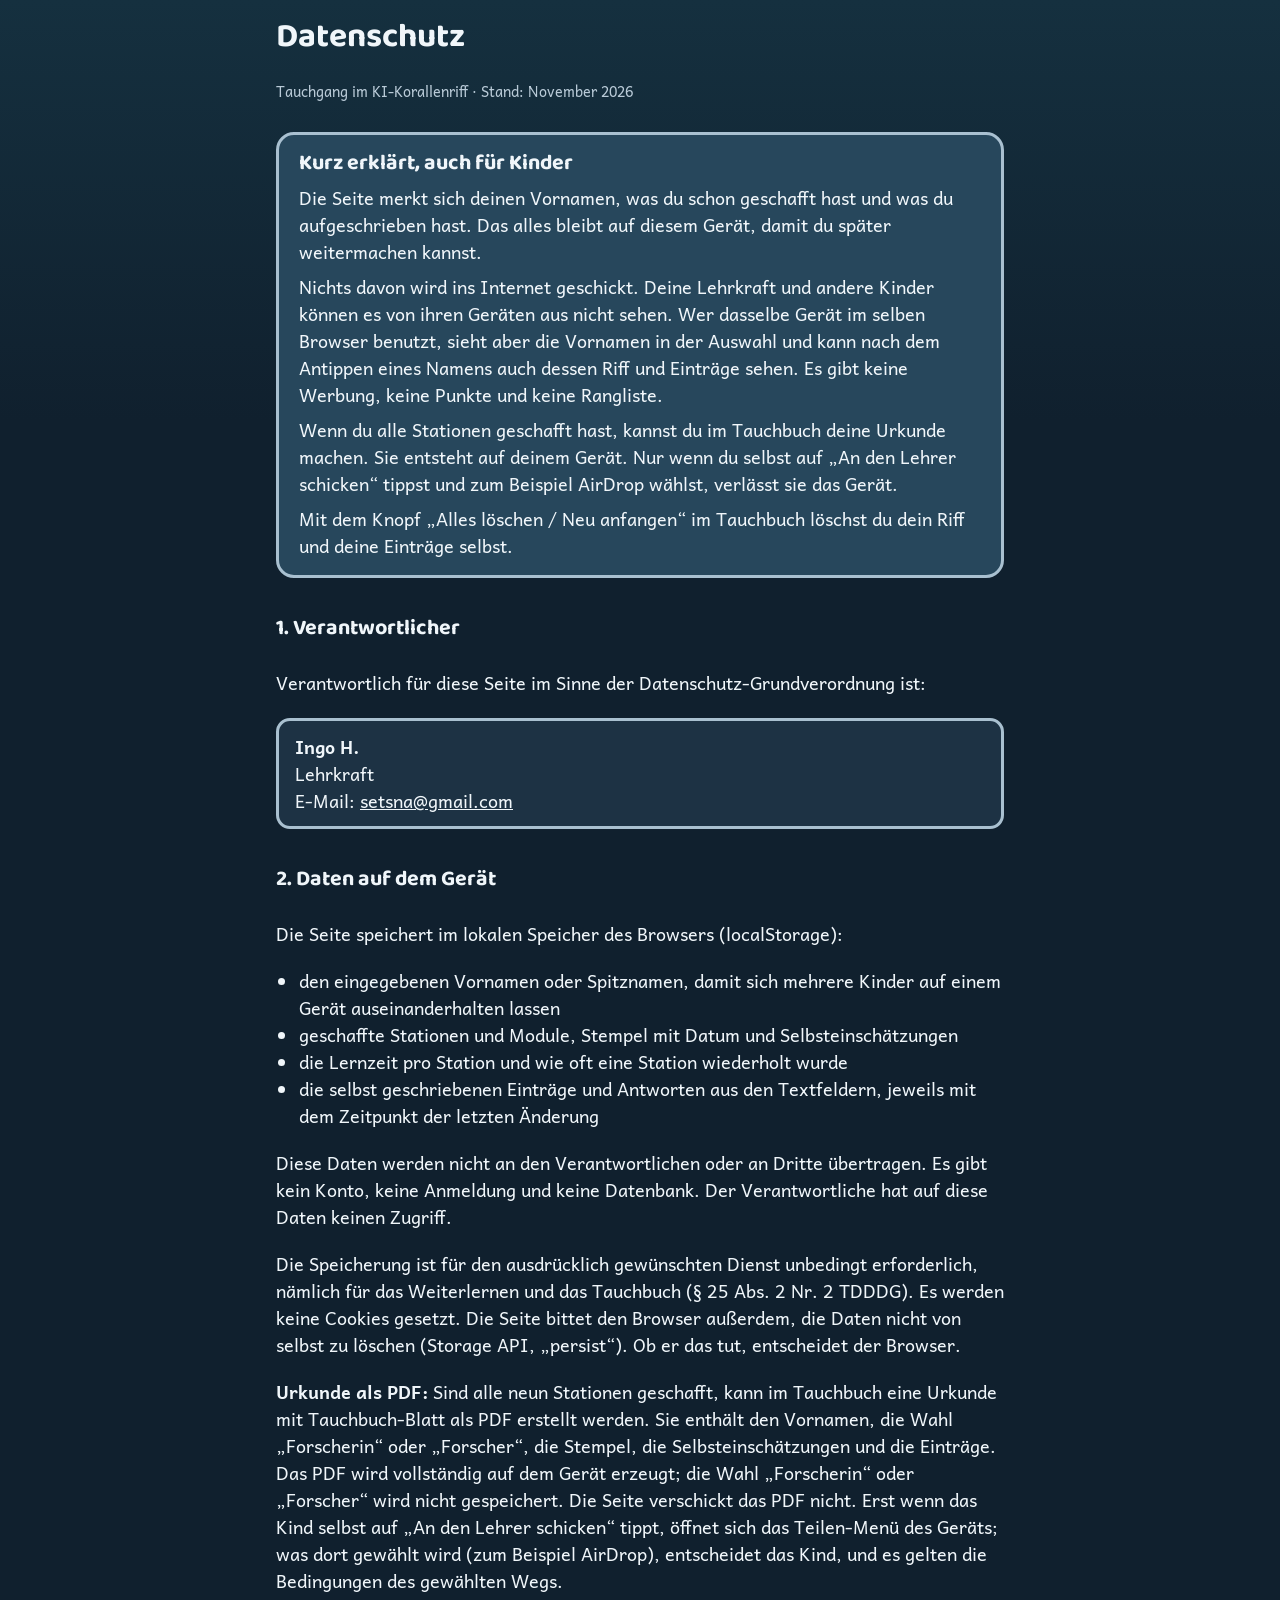
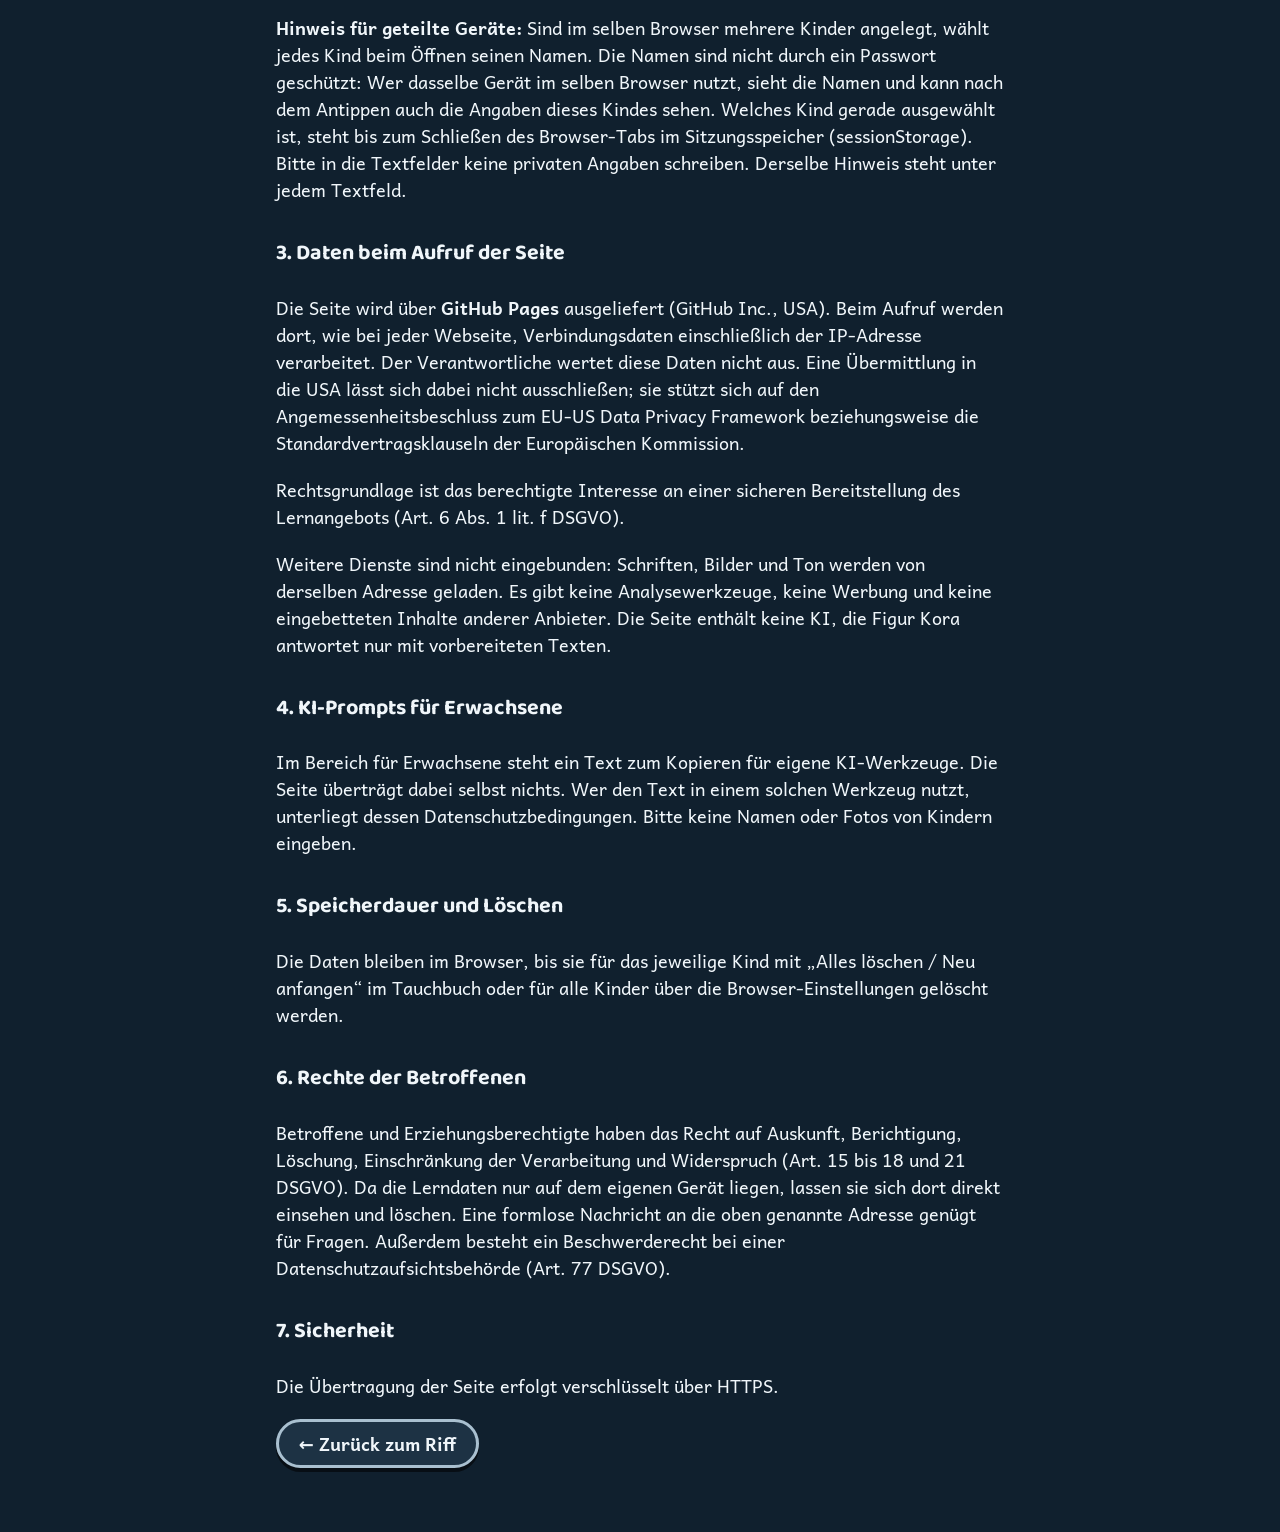
==== datenschutz.html @ 2844b664 "Datenschutz ergaenzt: Wiederholungen, Zeitpunkte, Speicher-Bitte Neu genannt: wie oft eine Station w" ====
<!doctype html>
<html lang="de">
<head>
<meta charset="utf-8">
<meta name="viewport" content="width=device-width, initial-scale=1">
<!-- Content Security Policy: Der Browser fuehrt nur Skripte aus den
     eigenen Dateien aus und laedt nichts von fremden Adressen.
     Eingeschleuster Code (Inline-Skripte, Ereignis-Attribute, fremde
     Adressen) wird blockiert. Neue fremde Adresse = hier eintragen. -->
<meta http-equiv="Content-Security-Policy" content="default-src 'none'; script-src 'self'; style-src 'self' 'unsafe-inline'; img-src 'self' data: blob:; font-src 'self'; manifest-src 'self'; connect-src 'self'; media-src 'self'; base-uri 'none'; form-action 'self'; object-src 'none'">
<meta name="robots" content="noindex, nofollow">
<title>Datenschutz – Tauchgang im KI-Korallenriff</title>
<link rel="icon" href="bilder/kora.png">
  <link rel="manifest" href="manifest.webmanifest">
  <link rel="apple-touch-icon" href="bilder/app-180.png">
  <meta name="apple-mobile-web-app-capable" content="yes">
  <meta name="mobile-web-app-capable" content="yes">
  <meta name="apple-mobile-web-app-title" content="Korallenriff">
  <meta name="theme-color" content="#5AB2E8">
<link rel="stylesheet" href="schriften/schriften.css?v=33">
<link rel="stylesheet" href="css/riff.css?v=33">
</head>
<body>
<main class="seite rechtstext">
  <h1>Datenschutz</h1>
  <p class="leise">Tauchgang im KI-Korallenriff · Stand: November 2026</p>

  <div class="rechts-kurz">
    <h2>Kurz erklärt, auch für Kinder</h2>
    <p>Die Seite merkt sich deinen Vornamen, was du schon geschafft hast und was du aufgeschrieben hast. Das alles bleibt auf diesem Gerät, damit du später weitermachen kannst.</p>
    <p>Nichts davon wird ins Internet geschickt. Deine Lehrkraft und andere Kinder können es von ihren Geräten aus nicht sehen. Wer dasselbe Gerät im selben Browser benutzt, sieht aber die Vornamen in der Auswahl und kann nach dem Antippen eines Namens auch dessen Riff und Einträge sehen. Es gibt keine Werbung, keine Punkte und keine Rangliste.</p>
    <p>Wenn du alle Stationen geschafft hast, kannst du im Tauchbuch deine Urkunde machen. Sie entsteht auf deinem Gerät. Nur wenn du selbst auf „An den Lehrer schicken“ tippst und zum Beispiel AirDrop wählst, verlässt sie das Gerät.</p>
    <p>Mit dem Knopf „Alles löschen / Neu anfangen“ im Tauchbuch löschst du dein Riff und deine Einträge selbst.</p>
  </div>

  <h2>1. Verantwortlicher</h2>
  <p>Verantwortlich für diese Seite im Sinne der Datenschutz-Grundverordnung ist:</p>
  <div class="rechts-kasten">
    <p><b>Ingo H.</b><br>Lehrkraft<br>E-Mail: <a href="mailto:setsna@gmail.com">setsna@gmail.com</a></p>
  </div>

  <h2>2. Daten auf dem Gerät</h2>
  <p>Die Seite speichert im lokalen Speicher des Browsers (localStorage):</p>
  <ul>
    <li>den eingegebenen Vornamen oder Spitznamen, damit sich mehrere Kinder auf einem Gerät auseinanderhalten lassen</li>
    <li>geschaffte Stationen und Module, Stempel mit Datum und Selbsteinschätzungen</li>
    <li>die Lernzeit pro Station und wie oft eine Station wiederholt wurde</li>
    <li>die selbst geschriebenen Einträge und Antworten aus den Textfeldern, jeweils mit dem Zeitpunkt der letzten Änderung</li>
  </ul>
  <p>Diese Daten werden nicht an den Verantwortlichen oder an Dritte übertragen. Es gibt kein Konto, keine Anmeldung und keine Datenbank. Der Verantwortliche hat auf diese Daten keinen Zugriff.</p>
  <p>Die Speicherung ist für den ausdrücklich gewünschten Dienst unbedingt erforderlich, nämlich für das Weiterlernen und das Tauchbuch (§ 25 Abs. 2 Nr. 2 TDDDG). Es werden keine Cookies gesetzt. Die Seite bittet den Browser außerdem, die Daten nicht von selbst zu löschen (Storage API, „persist“). Ob er das tut, entscheidet der Browser.</p>
  <p><b>Urkunde als PDF:</b> Sind alle neun Stationen geschafft, kann im Tauchbuch eine Urkunde mit Tauchbuch-Blatt als PDF erstellt werden. Sie enthält den Vornamen, die Wahl „Forscherin“ oder „Forscher“, die Stempel, die Selbsteinschätzungen und die Einträge. Das PDF wird vollständig auf dem Gerät erzeugt; die Wahl „Forscherin“ oder „Forscher“ wird nicht gespeichert. Die Seite verschickt das PDF nicht. Erst wenn das Kind selbst auf „An den Lehrer schicken“ tippt, öffnet sich das Teilen-Menü des Geräts; was dort gewählt wird (zum Beispiel AirDrop), entscheidet das Kind, und es gelten die Bedingungen des gewählten Wegs.</p>
  <p><b>Hinweis für geteilte Geräte:</b> Sind im selben Browser mehrere Kinder angelegt, wählt jedes Kind beim Öffnen seinen Namen. Die Namen sind nicht durch ein Passwort geschützt: Wer dasselbe Gerät im selben Browser nutzt, sieht die Namen und kann nach dem Antippen auch die Angaben dieses Kindes sehen. Welches Kind gerade ausgewählt ist, steht bis zum Schließen des Browser-Tabs im Sitzungsspeicher (sessionStorage). Bitte in die Textfelder keine privaten Angaben schreiben. Derselbe Hinweis steht unter jedem Textfeld.</p>

  <h2>3. Daten beim Aufruf der Seite</h2>
  <p>Die Seite wird über <b>GitHub Pages</b> ausgeliefert (GitHub Inc., USA). Beim Aufruf werden dort, wie bei jeder Webseite, Verbindungsdaten einschließlich der IP-Adresse verarbeitet. Der Verantwortliche wertet diese Daten nicht aus. Eine Übermittlung in die USA lässt sich dabei nicht ausschließen; sie stützt sich auf den Angemessenheitsbeschluss zum EU-US Data Privacy Framework beziehungsweise die Standardvertragsklauseln der Europäischen Kommission.</p>
  <p>Rechtsgrundlage ist das berechtigte Interesse an einer sicheren Bereitstellung des Lernangebots (Art. 6 Abs. 1 lit. f DSGVO).</p>
  <p>Weitere Dienste sind nicht eingebunden: Schriften, Bilder und Ton werden von derselben Adresse geladen. Es gibt keine Analysewerkzeuge, keine Werbung und keine eingebetteten Inhalte anderer Anbieter. Die Seite enthält keine KI, die Figur Kora antwortet nur mit vorbereiteten Texten.</p>

  <h2>4. KI-Prompts für Erwachsene</h2>
  <p>Im Bereich für Erwachsene steht ein Text zum Kopieren für eigene KI-Werkzeuge. Die Seite überträgt dabei selbst nichts. Wer den Text in einem solchen Werkzeug nutzt, unterliegt dessen Datenschutzbedingungen. Bitte keine Namen oder Fotos von Kindern eingeben.</p>

  <h2>5. Speicherdauer und Löschen</h2>
  <p>Die Daten bleiben im Browser, bis sie für das jeweilige Kind mit „Alles löschen / Neu anfangen“ im Tauchbuch oder für alle Kinder über die Browser-Einstellungen gelöscht werden.</p>

  <h2>6. Rechte der Betroffenen</h2>
  <p>Betroffene und Erziehungsberechtigte haben das Recht auf Auskunft, Berichtigung, Löschung, Einschränkung der Verarbeitung und Widerspruch (Art. 15 bis 18 und 21 DSGVO). Da die Lerndaten nur auf dem eigenen Gerät liegen, lassen sie sich dort direkt einsehen und löschen. Eine formlose Nachricht an die oben genannte Adresse genügt für Fragen. Außerdem besteht ein Beschwerderecht bei einer Datenschutzaufsichtsbehörde (Art. 77 DSGVO).</p>

  <h2>7. Sicherheit</h2>
  <p>Die Übertragung der Seite erfolgt verschlüsselt über HTTPS.</p>

  <p class="rechts-zurueck"><a class="knopf leise-knopf" href="index.html">← Zurück zum Riff</a></p>
</main>
</body>
</html>
---- schriften/schriften.css ----
@font-face{font-family:'Baloo 2';font-style:normal;font-weight:500;font-display:swap;src:url(baloo-2-latin-500-normal.woff2) format('woff2')}
@font-face{font-family:'Baloo 2';font-style:normal;font-weight:600;font-display:swap;src:url(baloo-2-latin-600-normal.woff2) format('woff2')}
@font-face{font-family:'Baloo 2';font-style:normal;font-weight:700;font-display:swap;src:url(baloo-2-latin-700-normal.woff2) format('woff2')}
@font-face{font-family:'Baloo 2';font-style:normal;font-weight:800;font-display:swap;src:url(baloo-2-latin-800-normal.woff2) format('woff2')}
@font-face{font-family:'Andika';font-style:normal;font-weight:400;font-display:swap;src:url(andika-latin-400-normal.woff2) format('woff2')}
@font-face{font-family:'Andika';font-style:normal;font-weight:700;font-display:swap;src:url(andika-latin-700-normal.woff2) format('woff2')}
@font-face{font-family:'Andika';font-style:italic;font-weight:400;font-display:swap;src:url(andika-latin-400-italic.woff2) format('woff2')}
@font-face{font-family:'IBM Plex Mono';font-style:normal;font-weight:500;font-display:swap;src:url(ibm-plex-mono-latin-500-normal.woff2) format('woff2')}
---- css/riff.css ----
:root {
  color-scheme: dark;
  --tinte: #17324D;
  --leise: #4C6478;
  --linie: #17324D;
  --papier: #FFFFFF;
  --grund: #E8F7FB;
  --himmel: #BDEBF5;
  --flaeche: #E3F5FA;
  --grau: #EEF1F3;
  --feld: #FFFDF3;
  --warm: #FFF3C9;
  --rand-leise: #8CA3B3;
  --gruen: #0B6B4F;
  --blau: #0B63B5;
  --auf-farbe: #17324D;
  --sonne: #FFC94A;
  --koralle: #FF8E7F;
  --meer: #5AB2E8;
  --minze: #4FCBA6;
  --schatten: 0 4px 0 rgba(23, 50, 77, .9);
  --schrift: "Andika", "Trebuchet MS", "Segoe UI", system-ui, sans-serif;
  --display: "Baloo 2", "Andika", "Trebuchet MS", system-ui, sans-serif;
  --mono: "IBM Plex Mono", Consolas, Menlo, monospace;
  /* Maße für alle Seiten. Bildschirmgrößen: unter 640px Handy, 640–999px iPad hoch,
     1000–1599px iPad quer und Laptop, ab 1600px Tafel. */
  --ziel: 44px;        /* Mindesthöhe für alles, was man antippt */
  --ziel-gross: 56px;  /* Hauptknöpfe */
  --breite: 1080px;    /* Inhaltsbreite, für die Tafel ab 1600px kommt in Etappe 5 mehr */
}
/* Die Seite sieht immer dunkel aus, egal was das Gerät eingestellt hat (Ingo, 11.11.2026). */
:root {
    --tinte: #F0F6FA; --leise: #B9CAD7; --linie: #A9C0D0; --papier: #1D3244; --grund: #10202E;
    --himmel: #15303F; --flaeche: #27475C; --grau: #2A3B49; --feld: #15283A; --warm: #4A3F1E;
    --rand-leise: #6E8799; --gruen: #72DDB7; --blau: #8CC4F2;
    --schatten: 0 4px 0 rgba(0, 0, 0, .55);
}
* { box-sizing: border-box; }
html { scroll-behavior: smooth; }
body {
  margin: 0;
  font-family: var(--schrift);
  font-size: 1.125rem; /* 18px, wächst an der Tafel mit (siehe unten) */
  line-height: 1.5;
  color: var(--tinte);
  background: linear-gradient(180deg, var(--himmel) 0, var(--grund) 420px) no-repeat, var(--grund);
}
h1, h2, h3, p, ul { margin: 0; }
h1, h2, h3 { line-height: 1.15; }
h1, h2, h3, .logo, .nav a, .knopf, .karte-titel, .bereit-karte b, .modul0 strong, .riff-zaehler, .modul-zahl, .status, .kicker, .eintrag-kopf, .stempel-wort, .stempel-name, summary { font-family: var(--display); }
a { color: inherit; }
img { display: block; }
:focus-visible { outline: 4px solid #FFD866; outline-offset: 3px; border-radius: 10px; }
[hidden] { display: none !important; }

/* Kopfzeile */
.kopf { position: sticky; top: 0; z-index: 10; background: var(--papier); border-bottom: 3px solid var(--linie); }
.kopf-innen { max-width: var(--breite); margin: auto; padding: 6px 16px; display: flex; flex-wrap: wrap; align-items: center; justify-content: space-between; gap: 6px 14px; }
.logo { display: flex; align-items: center; gap: clamp(6px, 1vw, 12px); font-weight: 800; font-size: clamp(1.15rem, 3.5vw, 2.5rem); line-height: 1.1; white-space: nowrap; text-decoration: none; }
.logo img { flex: none; width: clamp(40px, 4.5vw, 56px); height: auto; }
.nav { display: flex; gap: 8px; }
.nav a { padding: .3em .9em; font-weight: 700; text-decoration: none; background: var(--papier); border: 2.500px solid var(--linie); border-radius: 999px; }
.nav a[aria-current="page"] { color: var(--auf-farbe); background: var(--sonne); }
.vorschau-hinweis { padding: 6px 16px; text-align: center; font-size: .95rem; font-weight: 700; background: var(--warm); border-bottom: 2px solid var(--linie); }

.seite { max-width: var(--breite); margin: auto; padding: 18px 16px 64px; outline: none; }
.abschnitt { margin: 32px 0 12px; font-size: 1.55rem; }
.leise { color: var(--leise); font-size: .9rem; }
.dauer { color: var(--leise); font-size: .9rem; }
.kicker { display: block; font-size: .85rem; font-weight: 800; letter-spacing: .02em; color: var(--leise); }
.knopf { display: inline-block; padding: .45em 1.1em; font: inherit; font-weight: 700; text-decoration: none; color: var(--auf-farbe); background: var(--sonne); border: 3px solid var(--linie); border-radius: 999px; box-shadow: var(--schatten); cursor: pointer; }
.knopf:active { transform: translateY(3px); box-shadow: 0 1px 0 var(--linie); }

/* Begrüßung */
.hallo { display: grid; grid-template-columns: 190px minmax(0, 1fr); gap: 18px; align-items: center; padding: 18px; background: linear-gradient(180deg, #7FDDEB, #3FA9CE); border: 3px solid var(--linie); border-radius: 24px; }
.hallo.klein { margin-top: 12px; grid-template-columns: 120px minmax(0, 1fr); }
.hallo-kora { width: 100%; max-width: 180px; height: auto; animation: schweben 7s ease-in-out infinite; }
.blase { display: grid; gap: 10px; padding: 16px 20px; background: var(--papier); border: 3px solid var(--linie); border-radius: 22px; }
.blase h1 { font-size: clamp(1.7rem, 4.5vw, 2.5rem); overflow-wrap: anywhere; }
.name-zeile { display: flex; flex-wrap: wrap; align-items: center; gap: 8px; }
.name-zeile label { font-weight: 700; }
.name-zeile input { width: 11em; max-width: 100%; padding: .3em .6em; font: inherit; color: var(--tinte); background: var(--feld); border: 2.500px solid var(--linie); border-radius: 10px; }

/* Riff */
.riff-link { display: block; text-decoration: none; border-radius: 22px; }
.riff-rahmen { overflow: hidden; background: var(--papier); border: 3px solid var(--linie); border-radius: 22px; }
.riff-bild { display: block; width: 100%; height: auto; }
.wer-liste { display: flex; flex-wrap: wrap; gap: 10px; }
.wer-kind { min-height: 48px; font-size: 1.1rem; }
.riff-leiste { display: flex; flex-wrap: wrap; align-items: center; justify-content: space-between; gap: 8px 14px; padding: 10px 16px; border-top: 3px solid var(--linie); }
.riff-zaehler { padding: 2px 10px; margin-left: -10px; font-size: 1.1rem; font-weight: 800; border-radius: 999px; }
.riff-zaehler.neu { animation: aufleuchten 2.4s ease-out .6s both; }
.riff-schild-text { font-family: var(--display); font-size: 16px; font-weight: 800; fill: #FFF4DC; stroke: #4A2A12; stroke-width: 2.5px; paint-order: stroke; }
.sonne-hinweis text { font-family: var(--display); font-size: 19px; font-weight: 700; fill: #FFFFFF; paint-order: stroke; stroke: #17324D; stroke-width: 3.5px; }
.riff-hinweis { margin-top: 10px; color: var(--leise); }
.koralle, .pflanze { transform-box: fill-box; transform-origin: 50% 100%; }
/* Wartende Korallen: heller Umriss in voller Größe, damit man sieht „hier wächst noch eine“. */
.koralle.wartet > [fill="#FFFFFF"] { fill-opacity: .14; stroke: #FFFFFF; stroke-opacity: .8; stroke-width: 1.8; stroke-dasharray: 4 4; }
.koralle.wartet > [stroke="#FFFFFF"] { stroke-opacity: .55; stroke-dasharray: .1 11; }
.koralle.wartet > [stroke^="rgba"], .koralle.wartet > [fill^="rgba"] { display: none; }
.pflanze.wartet .halm { stroke-opacity: .55; stroke-dasharray: .1 11; }
/* Nur was gerade neu ist, wächst sichtbar. Alles andere steht ruhig da. */
.koralle.neu { animation: wachsen 1.4s cubic-bezier(.16, 1, .3, 1) .5s both; }
.pflanze.gewachsen { animation: wiegen 6s ease-in-out infinite; }
.pflanze.neu { animation: wachsen 1.4s cubic-bezier(.16, 1, .3, 1) .5s both, wiegen 6s ease-in-out 1.9s infinite; }
.riff-licht { transform-box: fill-box; transform-origin: center; animation: pulsieren 1.6s ease-in-out .5s 2 both; }
.strahlen.neu { animation: einblenden 2s ease-out .3s both; }
.riff-kora { animation: schwimmen 24s ease-in-out infinite; }
.riff-kora.kommt { animation: hinschwimmen 2.2s cubic-bezier(.16, 1, .3, 1) both; }
.schwarm { animation: schwarm 14s ease-in-out infinite alternate; }
.blasen { animation: blasen 9s ease-in-out infinite; }

/* Karten */
.bereit-liste { display: grid; grid-template-columns: repeat(auto-fit, minmax(240px, 1fr)); gap: 12px; }
.bereit-karte, .karte {
  --kachel: var(--farbe, var(--meer));
  background:
    radial-gradient(circle at 90% 14%, rgba(255,255,255,.75) 0 5px, transparent 6px),
    radial-gradient(circle at 80% 27%, rgba(255,255,255,.6) 0 3px, transparent 4px),
    radial-gradient(circle at 94% 36%, rgba(255,255,255,.5) 0 2px, transparent 3px),
    linear-gradient(165deg, color-mix(in srgb, var(--kachel) 8%, var(--papier)), color-mix(in srgb, var(--kachel) 30%, var(--papier)));
}
.bereit-karte { display: flex; align-items: center; gap: 12px; padding: 12px 14px; text-decoration: none; border: 3px solid var(--linie); border-radius: 18px; box-shadow: var(--schatten); }
.bereit-karte b { display: block; line-height: 1.2; }
.bereit-karte small { color: var(--leise); font-size: .9rem; }
.bereit-karte.erz { background: var(--warm); }
.karte-icon { display: grid; place-items: center; flex: none; width: 52px; height: 52px; font-size: 1.7rem; line-height: 1; background: var(--flaeche); border: 2.500px solid var(--linie); border-radius: 50%; }
.karte-icon.gross { width: 72px; height: 72px; font-size: 2.3rem; }

.modul0 { display: flex; align-items: center; gap: 16px; padding: 16px; text-decoration: none; color: #fff; background: #123F66; border: 3px solid var(--linie); border-radius: 20px; }
.modul0 .kicker, .modul0 .dauer { color: #C8E7F5; }
.modul0 strong { display: block; font-size: 1.3rem; line-height: 1.2; }
.modul0-text { display: block; }
.modul0 .karte-icon { color: var(--tinte); }

.modul { --farbe: var(--sonne); margin-top: 16px; padding: 14px; background: color-mix(in srgb, var(--farbe) 22%, var(--papier)); border: 3px solid var(--linie); border-radius: 20px; }
.modul.sonne { --farbe: var(--sonne); }
.modul.koralle { --farbe: var(--koralle); }
.modul.meer { --farbe: var(--meer); }
.modul.minze { --farbe: var(--minze); }
.modul-kopf { display: flex; align-items: flex-start; justify-content: space-between; gap: 12px; margin-bottom: 12px; }
.modul-kopf h3 { font-size: 1.25rem; }
.modul-zahl { flex: none; padding: .05em .7em; font-weight: 800; color: var(--auf-farbe); background: var(--farbe); border: 2.500px solid var(--linie); border-radius: 999px; }
.karten { display: grid; grid-template-columns: repeat(auto-fill, minmax(220px, 1fr)); gap: 12px; }
.karte { display: flex; flex-direction: column; gap: 4px; padding: 12px; text-decoration: none; border: 3px solid var(--linie); border-radius: 16px; }
a.karte { box-shadow: var(--schatten); }
a.karte:hover, .bereit-karte:hover, .modul0:hover { transform: translateY(-2px); }
.karte-titel { margin-top: 4px; font-weight: 800; line-height: 1.2; }
.karte-sub { color: var(--leise); font-size: .95rem; }
.karte-fuss { display: flex; flex-wrap: wrap; align-items: center; justify-content: space-between; gap: 4px 8px; margin-top: auto; padding-top: 8px; }
.status { font-size: .85rem; font-weight: 700; }
.status.bereit { color: var(--gruen); }
.status.fertig { color: var(--blau); }
.status.zu { padding: 0 .55em; color: var(--leise); border: 2px dashed var(--rand-leise); border-radius: 999px; }

/* Regeln */
.regeln { margin-top: 32px; padding: 16px 18px; background: var(--papier); border: 3px solid var(--linie); border-radius: 20px; }
.regeln h2 { margin-bottom: 8px; font-size: 1.3rem; }
.regeln ul { padding-left: 1.2em; display: grid; gap: 4px; }

/* Erwachsene */
.erwachsene-bereich { display: grid; gap: 10px; margin-top: 40px; }
.erwachsene { padding: 10px 14px; font-size: 1rem; background: color-mix(in srgb, var(--papier) 65%, transparent); border: 2px solid var(--rand-leise); border-radius: 12px; }
.erwachsene summary { font-weight: 700; color: var(--leise); cursor: pointer; }
.erwachsene p { margin-top: 10px; }
.tabelle-scroll { margin-top: 12px; overflow-x: auto; }
.lehrkraft h3 { margin: 18px 0 4px; font-size: 1.1rem; }
.lehrkraft ul { margin: 6px 0 0; padding-left: 1.3em; }
.lehrkraft li + li { margin-top: 4px; }
.lehrkraft-tabelle { min-width: 620px; font-size: .95rem; }
.lehrkraft-tabelle th[scope="row"] { min-width: 9em; font-weight: 700; }
.lehrkraft-quellen a { overflow-wrap: anywhere; }
.lehrkraft-modul { display: block; font-size: .85rem; font-weight: 400; }
table { width: 100%; min-width: 440px; border-collapse: collapse; background: var(--papier); }
th, td { padding: 8px 10px; text-align: left; vertical-align: top; border: 1px solid var(--rand-leise); }
th { background: var(--flaeche); }
td:first-child { font-weight: 700; white-space: nowrap; }
select { max-width: 100%; padding: .25em .4em; font: inherit; color: var(--tinte); background: var(--papier); border: 2px solid var(--linie); border-radius: 8px; }
textarea { display: block; width: 100%; margin-top: 10px; padding: 10px; font: .85rem/1.45 var(--mono); color: var(--tinte); background: var(--feld); border: 2px solid var(--linie); border-radius: 10px; resize: vertical; }
.kopier-zeile { margin-top: 12px; }

/* Tauchbuch */
.sr-nur { position: absolute; width: 1px; height: 1px; overflow: hidden; clip-path: inset(50%); white-space: nowrap; }
.heft-teil { margin-top: 24px; padding: 16px 18px; background: var(--papier); border: 3px solid var(--linie); border-radius: 20px; }
.heft-teil h2 { margin-bottom: 10px; font-size: 1.35rem; }
.erz { --farbe: #7DA7C4; }
.sonne { --farbe: var(--sonne); }
.koralle { --farbe: var(--koralle); }
.meer { --farbe: var(--meer); }
.minze { --farbe: var(--minze); }

.stempelfeld { display: grid; grid-template-columns: repeat(auto-fill, minmax(118px, 1fr)); gap: 16px 10px; margin: 0; padding: 0; list-style: none; }
.stempel-platz { position: relative; display: grid; justify-items: center; align-content: start; gap: 4px; text-align: center; font-size: .9rem; line-height: 1.2; }
.stempel { display: grid; place-items: center; align-content: center; gap: 2px; width: 88px; height: 88px; border: 4px double var(--linie); border-radius: 50%; }
.stempel-icon { font-size: 1.8rem; line-height: 1; }
.stempel-wort { font-size: .58rem; font-weight: 800; letter-spacing: .06em; }
.stempel-name { font-weight: 700; }
.stempel-platz.geschafft .stempel { background: color-mix(in srgb, var(--farbe) 55%, var(--papier)); transform: rotate(-6deg); }
.stempel-platz.offen { color: var(--leise); }
.stempel-platz.offen .stempel { background: var(--grau); border-color: var(--rand-leise); border-style: dashed; border-width: 2px; }
.stempel-platz.offen .stempel-icon { filter: grayscale(1); opacity: .5; }
.stempel-platz.offen .stempel-name { font-weight: 400; }

.zeiten { display: grid; gap: 10px; margin-top: 12px; }
.zeit-zeile { display: grid; grid-template-columns: minmax(0, 1.2fr) minmax(0, 1fr) 6.5em; align-items: center; gap: 10px; }
.zeit-name { line-height: 1.2; }
.zeit-muscheln { display: flex; flex-wrap: wrap; gap: 4px; min-height: 22px; }
.muschel { display: block; width: 24px; height: 22px; }
.zeit-legende { margin-top: 10px; }
.zeit-wert { font-weight: 700; text-align: right; }

.eintraege { display: grid; gap: 10px; margin: 0; padding: 0; list-style: none; }
.eintraege li { padding: 10px 14px; background: color-mix(in srgb, var(--farbe) 18%, var(--papier)); border-left: 6px solid var(--farbe); border-radius: 10px; }
.eintrag-kopf { font-size: .9rem; font-weight: 800; }
.eintrag-text { margin-top: 4px; white-space: pre-wrap; overflow-wrap: anywhere; }

.name-aendern { display: flex; flex-wrap: wrap; align-items: center; gap: 10px; margin-top: 10px; }
.klein-knopf { padding: .2em .9em; font-size: .9rem; }
.urkunde-teil { background: color-mix(in srgb, var(--farbe) 16%, var(--papier)); }
.urkunde-frage { margin: 10px 0 6px; font-weight: 700; }
.urkunde-zeile { display: flex; flex-wrap: wrap; align-items: center; gap: 10px; margin-top: 12px; }
.urkunde-zeile[hidden] { display: none; }
.neu-anfangen { background: color-mix(in srgb, var(--papier) 65%, transparent); border: 2px solid var(--rand-leise); }
.neu-anfangen h2 { font-size: 1.1rem; color: var(--leise); }
.reset-zeile { display: flex; flex-wrap: wrap; align-items: center; gap: 10px; margin-top: 10px; }
.leise-knopf { color: var(--tinte); background: var(--papier); }
.knopf[disabled] { opacity: .5; cursor: not-allowed; }

/* Modul-Abschluss und Kora-Hinweis */
.karte.abschluss { background: color-mix(in srgb, var(--farbe) 35%, var(--papier)); }
.info-raster { display: grid; grid-template-columns: repeat(auto-fit, minmax(280px, 1fr)); gap: 16px; margin-top: 32px; }
.info-raster .regeln { margin-top: 0; }
.kora-sagt { display: grid; grid-template-columns: 72px minmax(0, 1fr); gap: 12px; align-items: start; }
.kora-sagt img { width: 72px; height: auto; }
.kora-klein { margin-top: 10px; font-size: .9rem; }
.kann-liste { display: grid; gap: 6px; margin: 0; padding: 0; list-style: none; }
.kopier-zeile { display: flex; flex-wrap: wrap; align-items: center; gap: 10px; }
.kopier-zeile textarea { flex-basis: 100%; }

.regeln ul.regel-liste { display: grid; gap: 10px; padding: 0; list-style: none; }
.regel-liste li { display: grid; grid-template-columns: 38px minmax(0, 1fr); gap: 12px; align-items: center; line-height: 1.3; }
.regel-symbol { display: block; width: 38px; height: 38px; }

/* Station */
.pfad { display: flex; flex-wrap: wrap; align-items: center; gap: 10px 14px; margin-bottom: 14px; }
.pfad-modul { font-family: var(--display); font-weight: 700; font-size: .95rem; }
.station-kopf { display: grid; grid-template-columns: 76px minmax(0, 1fr); gap: 16px; align-items: start; padding: 18px; background: color-mix(in srgb, var(--farbe) 30%, var(--papier)); border: 3px solid var(--linie); border-radius: 22px; }
.station-titel { display: grid; gap: 10px; }
.station-titel h1 { font-size: clamp(1.8rem, 5vw, 2.5rem); }
.teil { margin-top: 28px; }
.teil h2 { display: flex; align-items: center; gap: 10px; margin-bottom: 12px; font-size: 1.45rem; }
.nr { display: grid; place-items: center; flex: none; width: 36px; height: 36px; font-size: 1.1rem; color: var(--auf-farbe); background: var(--farbe); border: 3px solid var(--linie); border-radius: 50%; }
.teil-kopf { display: flex; flex-wrap: wrap; align-items: center; justify-content: space-between; gap: 6px 14px; }
.link-knopf { padding: .3em .2em; font: inherit; font-size: .95rem; color: var(--leise); text-decoration: underline; text-underline-offset: 3px; background: none; border: none; cursor: pointer; }
.schritte { display: grid; grid-template-columns: repeat(auto-fit, minmax(210px, 1fr)); gap: 18px 12px; margin: 22px 0 0; padding: 0; list-style: none; counter-reset: schritt; }
.schritte li { position: relative; padding: 28px 16px 14px; counter-increment: schritt; background: var(--papier); border: 3px solid var(--linie); border-radius: 18px; }
.schritte li::before { content: counter(schritt); position: absolute; top: -16px; left: 14px; display: grid; place-items: center; width: 36px; height: 36px; font-family: var(--display); font-weight: 800; color: var(--auf-farbe); background: var(--farbe); border: 3px solid var(--linie); border-radius: 50%; }
.arbeitsflaeche { display: grid; gap: 14px; padding: clamp(14px, 3vw, 24px); background: var(--flaeche); border: 3px dashed var(--linie); border-radius: 22px; }
.sortierliste { display: grid; gap: 10px; margin: 0; padding: 0; list-style: none; }
.sortierkarte { display: grid; grid-template-columns: minmax(0, 1fr) auto; gap: 8px 14px; align-items: center; padding: 12px 14px; background: var(--papier); border: 3px solid var(--linie); border-radius: 16px; }
.wahl { display: inline-flex; flex-wrap: wrap; gap: 8px; }
.wahl-knopf { padding: .35em 1em; font-family: var(--display); font-weight: 700; font-size: .95rem; color: var(--tinte); background: var(--papier); border: 2.500px solid var(--linie); border-radius: 999px; cursor: pointer; }
.wahl-knopf[aria-pressed="true"] { color: var(--auf-farbe); background: var(--farbe); box-shadow: inset 0 -3px 0 rgba(0, 0, 0, .15); }
.zwischenstand { font-family: var(--display); font-weight: 600; color: var(--leise); }
.kontrollkarte { display: grid; gap: 10px; margin-top: 12px; padding: 16px 18px; background: var(--papier); border: 3px solid var(--linie); border-radius: 18px 40px 18px 18px; }
.kontrollkarte[hidden] { display: none; }
.kontrollkarte h3 { font-size: 1.25rem; }
.kontroll-tabelle { min-width: 520px; }
/* Am Handy steht jede Zeile der Kontrollkarte als Block, jede Zelle mit ihrem Spaltennamen. */
@media (max-width: 639px) {
  .kontroll-tabelle { min-width: 0; }
  .kontroll-tabelle thead { position: absolute; width: 1px; height: 1px; overflow: hidden; clip: rect(0 0 0 0); }
  .kontroll-tabelle, .kontroll-tabelle tbody, .kontroll-tabelle tr, .kontroll-tabelle td { display: block; }
  .kontroll-tabelle tr { margin-bottom: 10px; border: 1px solid var(--rand-leise); border-radius: 10px; overflow: hidden; }
  .kontroll-tabelle td { border: 0; border-top: 1px solid var(--rand-leise); white-space: normal; }
  .kontroll-tabelle td:first-child { border-top: 0; font-weight: 700; }
  .kontroll-tabelle td[data-spalte]::before { content: attr(data-spalte); display: block; font-size: .85rem; font-weight: 700; color: var(--leise); }
}
/* Links mitten im Text: größere Tippfläche, ohne die Zeilen zu verschieben. */
.text-links a { padding: 8px 2px; }
/* Am Handy wird die Schrift im Riff-Bild sonst winzig. */
@media (max-width: 639px) {
  .riff-schild-text { font-size: 22px; }
  .sonne-hinweis text { font-size: 26px; }
}
.kontroll-tabelle td:first-child { white-space: normal; font-weight: 400; }
.kontroll-tabelle tr.anders td:nth-child(2) { font-weight: 700; background: color-mix(in srgb, var(--farbe) 30%, var(--papier)); }
.anders-hinweis { display: block; font-size: .8rem; font-weight: 400; color: var(--leise); }
.warum { font-size: .9rem; color: var(--leise); }
.wortbereich { display: grid; gap: 14px; }
.stufen { display: flex; flex-wrap: wrap; gap: 8px; }
.stufe { padding: .15em .9em; font-family: var(--display); font-weight: 700; font-size: .9rem; color: var(--leise); border: 2.500px dashed var(--rand-leise); border-radius: 999px; }
.stufe.aktiv { color: var(--auf-farbe); background: var(--farbe); border: 2.500px solid var(--linie); }
.stufe.erledigt { color: var(--tinte); border-style: solid; }
.wortkarten { display: grid; grid-template-columns: repeat(auto-fit, minmax(210px, 1fr)); gap: 12px; margin: 0; padding: 0; list-style: none; }
.wortkarten li { display: grid; gap: 4px; padding: 12px 14px; color: var(--auf-farbe); background: #BDEBF5; border: 3px solid #17324D; border-radius: 16px; }
.wort { font-family: var(--display); font-weight: 800; font-size: 1.4rem; }
.wort-frage { font-size: 1.2rem; }
.wort-hinweis { font-weight: 700; }
.wort-wahl { display: grid; grid-template-columns: repeat(auto-fit, minmax(200px, 1fr)); gap: 10px; }
.wort-knopf { padding: 12px 14px; font: inherit; text-align: left; color: var(--tinte); background: var(--papier); border: 3px solid var(--linie); border-radius: 16px; cursor: pointer; }
.wort-knopf.gross { font-family: var(--display); font-weight: 800; font-size: 1.25rem; text-align: center; }
.tisch { display: grid; grid-template-columns: 44px minmax(0, 1fr); gap: 12px; align-items: start; padding: 14px 16px; background: var(--warm); border: 3px solid var(--linie); border-radius: 18px; }
.tisch > span:first-child { font-size: 2rem; line-height: 1; }
.eintrag-frage { display: block; margin-bottom: 8px; font-weight: 700; }
.eintrag-feld { margin-top: 0; font: 1.05rem/1.6 var(--schrift); min-height: 120px; }
.fertig-zeile { display: flex; flex-wrap: wrap; align-items: center; gap: 10px 14px; margin-top: 14px; }
.station .erwachsene { margin-top: 32px; }

/* Einblendung */
.einblendung { position: fixed; inset: 0; z-index: 50; display: grid; place-items: center; padding: 16px; background: rgba(13, 31, 46, .6); }
.einblendung-karte { display: grid; justify-items: center; gap: 12px; width: 100%; max-width: 420px; padding: 24px; text-align: center; background: var(--papier); border: 3px solid var(--linie); border-radius: 26px; }
.einblendung-karte h2 { font-size: 2rem; }
.einblendung-knoepfe { display: flex; flex-wrap: wrap; justify-content: center; gap: 10px; }
.stempel.gross { width: 130px; height: 130px; color: var(--auf-farbe); background: color-mix(in srgb, var(--farbe) 60%, #fff); transform: rotate(-6deg); animation: stempeln .45s ease-out both; }
.stempel.gross .stempel-icon { font-size: 2.8rem; }
.stempel.gross .stempel-wort { font-size: .8rem; }
@keyframes stempeln { from { transform: rotate(-16deg) scale(1.5); opacity: 0; } to { transform: rotate(-6deg) scale(1); opacity: 1; } }

/* Frag Kora */
.kora-knopf { position: fixed; right: max(16px, env(safe-area-inset-right, 0px)); bottom: calc(16px + env(safe-area-inset-bottom, 0px)); z-index: 40; display: flex; align-items: center; gap: 6px; padding: 4px 16px 4px 8px; font-family: var(--display); font-weight: 700; font-size: 1.05rem; color: var(--tinte); background: var(--papier); border: 3px solid var(--linie); border-radius: 999px; box-shadow: var(--schatten); cursor: pointer; }
.kora-fenster { position: fixed; right: max(16px, env(safe-area-inset-right, 0px)); bottom: calc(16px + env(safe-area-inset-bottom, 0px)); z-index: 40; display: flex; flex-direction: column; gap: 8px; width: min(380px, calc(100vw - 32px)); max-height: min(560px, calc(100vh - 100px)); padding: 12px; background: var(--papier); border: 3px solid var(--linie); border-radius: 20px; box-shadow: var(--schatten); }
.kora-kopf { display: flex; align-items: center; gap: 8px; }
.kora-kopf b { flex: 1; font-family: var(--display); font-size: 1.15rem; }
.kora-kopf button { width: 34px; height: 34px; font: inherit; color: var(--tinte); background: var(--grau); border: 2px solid var(--linie); border-radius: 50%; cursor: pointer; }
.kora-hinweis { font-size: .8rem; color: var(--leise); }
.kora-verlauf { display: grid; align-content: start; gap: 8px; flex: 1; min-height: 70px; overflow-y: auto; font-size: .98rem; }
.nachricht { max-width: 90%; padding: 8px 12px; line-height: 1.35; border-radius: 14px; }
.nachricht.kora { justify-self: start; background: var(--flaeche); }
.nachricht.kind { justify-self: end; color: var(--auf-farbe); background: var(--sonne); }
.menue-titel { font-size: .85rem; font-weight: 700; color: var(--leise); }
.menue { display: flex; flex-wrap: wrap; gap: 6px; margin-top: 4px; }
.menue button { padding: .3em .8em; font: inherit; font-size: .9rem; color: var(--tinte); background: var(--papier); border: 2px solid var(--linie); border-radius: 999px; cursor: pointer; }

/* Fisch-Brett */
.brett-raster { display: grid; grid-template-columns: minmax(0, 1.45fr) minmax(0, 1fr); gap: 16px; align-items: start; }
.brett { display: grid; gap: 8px; min-width: 0; margin: 0; }
.brett > svg { display: block; width: 100%; height: auto; background: #fff; border: 3px solid var(--linie); border-radius: 16px; touch-action: manipulation; }
.brett > svg.klickbar { cursor: crosshair; }
.legende { display: flex; flex-wrap: wrap; align-items: center; gap: 4px 14px; font-size: .88rem; color: var(--leise); }
.legende svg { display: inline; width: 16px; height: 16px; vertical-align: -3px; }
.seite { display: grid; gap: 12px; min-width: 0; }
.seite h3 { font-size: 1.2rem; }
.gitter { stroke: #D5E0E7; stroke-width: 1; }
.teilung { fill: #4C6478; font-size: 11px; font-family: var(--mono); }
.achse { fill: #4C6478; font-size: 12px; font-family: var(--schrift); }
.pt { stroke: #fff; stroke-width: 1.5; }
.pt-c { fill: #F28C28; }
.pt-f { fill: #2D7FD3; }
.pt-t { fill: #1F9E7A; }
.pt-frage { fill: #17324D; }
.frage-text { fill: #fff; font-size: 10px; font-weight: 700; font-family: var(--mono); }
.nachbar-linie { stroke: #17324D; stroke-width: 1.3; stroke-dasharray: 3 3; opacity: .55; }
.gebiet { fill: #2D7FD3; opacity: .13; }
.trenn { stroke: #17324D; stroke-width: 3.5; stroke-linecap: round; }
.ring { fill: none; stroke: #D6336C; stroke-width: 2.5; }
.ring.zuletzt { stroke: #17324D; stroke-dasharray: 4 3; }
.raetsel { display: grid; gap: 10px; margin: 0; padding: 0; list-style: none; }
.raetsel li { display: grid; gap: 8px; padding: 10px 12px; background: var(--papier); border: 3px solid var(--linie); border-radius: 16px; }
.raetsel-kopf { font-family: var(--display); font-weight: 700; }
.anzeige:empty { display: none; }
.regler { display: grid; gap: 4px; font-family: var(--display); font-weight: 700; }
.regler input { width: 100%; accent-color: #0B63B5; }
.reiter { display: flex; flex-wrap: wrap; gap: 8px; }
.reiter button { padding: .4em 1.1em; font-family: var(--display); font-weight: 700; font-size: 1rem; color: var(--tinte); background: var(--papier); border: 3px solid var(--linie); border-radius: 999px; cursor: pointer; }
.reiter button[aria-selected="true"] { color: var(--auf-farbe); background: var(--farbe); }
.knopf-reihe { display: flex; flex-wrap: wrap; align-items: center; gap: 8px; }
.fehler-balken { display: block; width: 100%; height: 46px; }
.fehler-balken rect { fill: #0B63B5; }
.fehler-balken line { stroke: var(--rand-leise); }

/* Zwei Kisten */
.kisten { display: grid; grid-template-columns: repeat(auto-fit, minmax(250px, 1fr)); gap: 14px; }
.kiste { display: grid; align-content: start; gap: 8px; padding: 12px 14px; background: var(--papier); border: 3px solid var(--linie); border-radius: 18px; }
.kiste.aktiv { box-shadow: 0 0 0 4px var(--farbe); }
.kiste h3 { font-size: 1.2rem; }
.fisch-reihe { display: flex; flex-wrap: wrap; gap: 2px; padding: 4px; background: #BDEBF5; border: 2.500px solid #17324D; border-radius: 10px; }
.fisch-reihe svg, .testfisch > svg { width: 38px; height: 38px; }
.testfisch > svg { padding: 2px; background: #BDEBF5; border-radius: 10px; }
.gelernt { display: grid; gap: 4px; max-width: 64ch; padding: 12px 16px; background: var(--papier); border: 3px solid var(--linie); border-radius: 18px; }
.gelernt strong { font-family: var(--display); font-size: 1.2rem; }
.test-titel { margin-bottom: 8px; font-size: 1.2rem; }
.testliste { display: grid; gap: 10px; margin: 0; padding: 0; list-style: none; }
.testfisch { display: grid; grid-template-columns: auto minmax(0, 1fr); gap: 8px 12px; align-items: center; padding: 8px 12px; background: var(--papier); border: 3px solid var(--linie); border-radius: 16px; }
.testfisch-text { display: grid; gap: 6px; min-width: 0; }

/* Modul-Abschluss */
.ziele { display: grid; gap: 12px; margin: 10px 0 0; padding: 0; list-style: none; }
.ziele li { display: grid; gap: 8px; padding: 12px 14px; background: var(--papier); border: 3px solid var(--linie); border-radius: 16px; }
.ziel-tipp { font-size: .95rem; color: var(--leise); }
.link-knopf[disabled] { opacity: .5; cursor: not-allowed; }

/* Sprachprogramm */
.satz { display: flex; flex-wrap: wrap; align-items: center; gap: 8px; min-height: 2.4em; font-size: 1.4rem; }
.satz-wort { padding: .05em .5em; font-family: var(--display); font-weight: 800; color: var(--auf-farbe); background: #BDEBF5; border: 2.500px solid #17324D; border-radius: 10px; }
.satz-wahl { display: grid; gap: 10px; }
.kandidaten { display: grid; gap: 8px; }
.kandidat { display: grid; grid-template-columns: minmax(6em, 9em) minmax(0, 1fr) 3.400em; align-items: center; gap: 10px; padding: 8px 12px; font: inherit; text-align: left; color: var(--tinte); background: var(--papier); border: 3px solid var(--linie); border-radius: 14px; cursor: pointer; }
.kandidat > span:first-child { font-family: var(--display); font-weight: 700; }
.balken-spur { display: block; height: 14px; overflow: hidden; background: var(--grau); border: 2px solid var(--linie); border-radius: 7px; }
.balken { display: block; height: 100%; background: var(--farbe); }
.saetze { display: grid; gap: 4px; margin: 0; padding-left: 1.4em; }
.quelle summary { font-weight: 700; cursor: pointer; }
.quelle ol { margin: 8px 0 0; padding-left: 1.6em; }
.text-feld { width: 100%; padding: .4em .7em; font: inherit; color: var(--tinte); background: var(--feld); border: 2.500px solid var(--linie); border-radius: 12px; }
.stuecke { display: flex; flex-wrap: wrap; align-items: flex-start; gap: 6px; }
.stueck { display: inline-grid; justify-items: center; gap: 2px; padding: .25em .55em; color: #17324D; border: 2.500px solid #17324D; border-radius: 10px; }
.stueck:nth-child(4n+1) { background: #FFE29A; }
.stueck:nth-child(4n+2) { background: #BDE8FB; }
.stueck:nth-child(4n+3) { background: #FFC9BF; }
.stueck:nth-child(4n+4) { background: #C6F0DE; }
.stueck-t { font-family: var(--mono); font-size: 1.1rem; white-space: pre; }
.stueck-nr { font-family: var(--mono); font-size: .72rem; opacity: .75; }
.stueck-zahl { font-family: var(--display); font-weight: 700; }
.satz-liste { display: grid; gap: 12px; margin: 0; padding: 0; list-style: none; }
.satz-liste > li { display: grid; gap: 8px; padding: 12px 14px; background: var(--papier); border: 3px solid var(--linie); border-radius: 16px; }
.satz-gross { font-family: var(--display); font-size: 1.2rem; font-weight: 700; }
.herkunft { display: grid; gap: 6px; }
.paare { display: flex; flex-wrap: wrap; gap: 6px; margin: 0; padding: 0; list-style: none; }
.paare li { padding: .15em .6em; font-size: .92rem; background: var(--flaeche); border-radius: 8px; }
.paare small { color: var(--leise); }

/* Ein guter Auftrag */
.auftrag-satz { font-family: var(--display); font-size: 1.15rem; }
.bausteine { display: grid; grid-template-columns: repeat(auto-fit, minmax(210px, 1fr)); gap: 10px; }
.baustein { display: grid; gap: 4px; padding: 10px 14px; font: inherit; text-align: left; color: var(--tinte); background: var(--papier); border: 3px dashed var(--linie); border-radius: 16px; cursor: pointer; }
.baustein[aria-pressed="true"] { background: color-mix(in srgb, var(--farbe) 30%, var(--papier)); border-style: solid; }
.baustein-name { font-family: var(--display); font-weight: 800; font-size: 1.05rem; }
.auftrag-raster { display: grid; grid-template-columns: minmax(0, 1fr) minmax(0, 1fr); gap: 12px; }
.kasten { display: grid; align-content: start; gap: 6px; min-width: 0; padding: 12px 16px; background: var(--papier); border: 3px solid var(--linie); border-radius: 18px; }
.kasten-titel { font-family: var(--display); font-weight: 700; font-size: .9rem; color: var(--leise); }
.kasten pre { margin: 0; font-family: var(--schrift); font-size: 1.05rem; white-space: pre-wrap; word-break: break-word; }
.kasten pre.mono { font-family: var(--mono); font-size: .9rem; }
.pruefen { display: grid; gap: 6px; margin: 0; padding: 10px 14px; border: 2.500px dashed var(--rand-leise); border-radius: 14px; }
.pruefen legend { padding: 0 6px; font-family: var(--display); font-weight: 700; }

/* Modul 0 */
.film-kopf { display: grid; gap: 8px; padding: 18px; color: #fff; background: #123F66; border: 3px solid var(--linie); border-radius: 22px 22px 0 0; }
.film-kopf .kicker { color: #C8E7F5; }
.film-kopf h1 { font-size: clamp(1.7rem, 4.5vw, 2.4rem); }
.film { display: grid; gap: 10px; padding: 14px; background: #123F66; border: 3px solid var(--linie); border-top: 0; border-radius: 0 0 22px 22px; color: #fff; }
.film .leise { color: #C8E7F5; }
.film-rahmen { position: relative; width: fit-content; max-width: 100%; margin-inline: auto; overflow: hidden; background: #000; border-radius: 14px; cursor: pointer; }
/* Bild so hoch, dass Bild und Knopfleiste zusammen auf den Bildschirm passen (iPad quer, Tafel). */
.film-rahmen canvas { display: block; width: auto; max-width: 100%; height: auto; max-height: calc(100svh - 250px); margin: auto; }
.film-play { position: absolute; top: 18px; right: 18px; display: grid; place-items: center; width: 88px; height: 88px; padding-left: 8px; font-size: 2.4rem; color: #17324D; background: #FFC94A; border: 3px solid #17324D; border-radius: 50%; box-shadow: 0 4px 0 rgba(0, 0, 0, .55); pointer-events: none; transition: opacity .2s ease-out; }
.film.spielt .film-play { opacity: 0; }
@media (prefers-reduced-motion: reduce) { .film-play { transition: none; } }
@media (max-width: 639px) { .film-play { top: 8px; right: 8px; width: 48px; height: 48px; padding-left: 4px; font-size: 1.3rem; } }
.film-leiste { display: flex; flex-wrap: wrap; align-items: center; gap: 10px 14px; }
.film-leiste input { flex: 1 1 180px; min-width: 0; accent-color: #FFC94A; }
.film-zeit { font-family: var(--mono); font-size: .9rem; }
.film-kapitel { display: flex; flex-wrap: wrap; gap: 6px; }
.film-kapitel button { padding: .25em .8em; font-family: var(--display); font-weight: 700; font-size: .9rem; color: #17324D; background: #E3F5FA; border: 2px solid #17324D; border-radius: 999px; cursor: pointer; }
.geschichte-teil { display: grid; grid-template-columns: 7.500rem minmax(0, 1fr); gap: 14px; padding: 8px 0; border-top: 1px solid var(--rand-leise); }
.geschichte-jahr { font-family: var(--display); font-weight: 800; }
.zeitleiste { display: block; width: 100%; max-width: 440px; height: auto; margin-top: 12px; }
.zl-achse { stroke: var(--tinte); stroke-width: 3; }
.zl-strich { stroke: var(--tinte); stroke-width: 1.5; }
.zl-jahr { fill: var(--leise); font-size: 11px; font-family: var(--mono); }
.zl-winter { fill: #8CC4F2; }
.zl-punkt { fill: #FFC94A; stroke: var(--tinte); stroke-width: 2; }
.zl-linie { fill: none; stroke: var(--rand-leise); stroke-width: 1.2; }
.zl-text { fill: var(--tinte); font-size: 13px; font-family: var(--schrift); }
.zl-j { font-weight: 700; font-family: var(--display); }
.zl-leise { fill: var(--leise); font-size: 12px; }
.fragen { display: grid; gap: 4px; margin: 0 0 10px; padding-left: 1.3em; }

/* Seitenende und Rechtstexte */
.fuss { max-width: var(--breite); margin: -40px auto 0; padding: 0 16px 90px; font-size: .95rem; color: var(--leise); text-align: center; }
.rechtstext { max-width: 760px; }
.rechtstext h1 { font-size: 2.1rem; margin-bottom: 4px; }
.rechtstext h2 { margin: 26px 0 8px; font-size: 1.35rem; }
.rechtstext p, .rechtstext ul { margin-top: 8px; }
.rechtstext ul { padding-left: 1.3em; }
.rechts-kurz { margin-top: 18px; padding: 16px 20px; background: var(--flaeche); border: 3px solid var(--linie); border-radius: 18px; }
.rechts-kurz h2 { margin-top: 0; }
.rechts-kasten { margin-top: 10px; padding: 12px 16px; background: var(--papier); border: 3px solid var(--linie); border-radius: 14px; }
.rechts-kasten p { margin: 0; }
.rechts-zurueck { margin-top: 30px; }

/* Bewegung: langsam und ruhig */
@keyframes schweben { 50% { transform: translateY(-8px); } }
@keyframes schwimmen { 0%, 100% { transform: translate(-300px, 12px); } 50% { transform: translate(230px, -10px); } }
@keyframes wachsen { from { transform: scale(.5); } to { transform: scale(1); } }
@keyframes wiegen { 50% { transform: rotate(3deg); } }
@keyframes blasen { 50% { transform: translateY(-14px); opacity: .7; } }
@keyframes hinschwimmen { from { transform: translate(var(--dx, 0), var(--dy, 0)); } }
@keyframes pulsieren { 0%, 100% { transform: scale(.85); opacity: .55; } 50% { transform: scale(1.1); opacity: 1; } }
@keyframes aufleuchten { 0%, 60% { background: var(--sonne); color: var(--auf-farbe); } }
@keyframes einblenden { from { opacity: 0; } }
@keyframes schwarm { from { transform: translateX(-30px); } to { transform: translateX(40px); } }
@media (prefers-reduced-motion: reduce) {
  *, *::before, *::after { animation: none !important; scroll-behavior: auto !important; }
}

/* Touch-Flächen: Alles, was man antippt, ist mindestens --ziel hoch.
   Nebeneinander liegende Knöpfe haben mindestens 8px Abstand. */
.knopf { display: inline-flex; align-items: center; justify-content: center; gap: .4em; min-height: var(--ziel); }
.logo, .nav a, .pfad-modul { display: inline-flex; align-items: center; min-height: 48px; }
.wahl-knopf { min-height: 48px; }
.link-knopf { display: inline-flex; align-items: center; min-height: var(--ziel); padding: .3em 1em; font-family: var(--display); font-weight: 700; color: var(--tinte); text-decoration: none; background: var(--papier); border: 2.500px solid var(--linie); border-radius: 999px; }
.reiter button, .menue button, .film-kapitel button { min-height: var(--ziel); }
.menue, .film-kapitel { gap: 8px; }
.kora-kopf button { width: var(--ziel); height: var(--ziel); }
.kora-knopf { min-height: 52px; }
summary { padding-block: 12px; }
.erwachsene { padding-block: 0; }
.erwachsene[open] { padding-bottom: 12px; }
select, .name-zeile input, .text-feld { min-height: var(--ziel); }
input[type="range"] { height: var(--ziel); }
.fuss a { display: inline-block; padding: 11px 4px; }

/* Frag Kora macht Platz, statt die Aufgabe zu verdecken.
   Bis 999px (iPad hoch): Leiste vom unteren Rand, die Seite bekommt unten so viel Abstand, dass man darüber weiterarbeitet.
   Ab 1000px (iPad quer, Tafel): Fenster rechts, der Inhalt rückt nach links. */
.kora-hinweis { font-size: .9rem; }
body.kora-da #app { padding-bottom: 120px; }
@media (max-width: 999px) {
  .kora-fenster { left: 0; right: 0; bottom: 0; width: auto; max-height: 45vh; padding: 12px max(16px, env(safe-area-inset-right, 0px)) calc(12px + env(safe-area-inset-bottom, 0px)) max(16px, env(safe-area-inset-left, 0px)); border-width: 3px 0 0; border-radius: 22px 22px 0 0; box-shadow: none; }
  body.kora-offen #app { padding-bottom: calc(45vh + 24px); }
}
@media (min-width: 1000px) {
  .kora-fenster { top: 80px; max-height: none; }
  body.kora-offen #app { max-width: min(var(--breite), calc(100vw - 428px)); margin-left: max(0px, calc((100vw - 428px - var(--breite)) / 2)); margin-right: 412px; }
}

/* Kontraste und Größen der kleinen Texte (mindestens 4,5:1, mindestens ca. 14px). */
:root { --leise-karte: #E1EAF1; --status-fertig: #CBE6FB; --status-bereit: #B0F2D8; } /* immer dunkel */
.status.fertig { color: var(--status-fertig); }
.status.bereit { color: var(--status-bereit); }
.karte-sub, .karte .dauer, .bereit-karte small, .station-kopf .dauer { color: var(--leise-karte); }
.karte.abschluss { background: color-mix(in srgb, var(--farbe) 26%, var(--papier)); }
.kicker { font-size: .95rem; }
.status { font-size: .95rem; }
.status.fertig::before { content: "✓\00a0"; content: "✓\00a0" / ""; }
.status.zu { padding: 0; color: var(--leise-karte); border: 0; font-weight: 600; }
.stempel-wort { font-size: .75rem; }
.stempel-platz.geschafft .stempel { color: var(--auf-farbe); background: color-mix(in srgb, var(--farbe) 60%, #fff); }

/* Orientierung: Sprungziele rutschen nicht unter die feste Kopfzeile, die Überschrift bekommt beim Seitenwechsel den Fokus ohne Rahmen. */
html { scroll-padding-top: 90px; }
h1[tabindex="-1"]:focus { outline: none; }

/* „So geht's“ mit vier Schritten auf dem iPad hoch als 2 + 2 statt 3 + 1. */
@media (min-width: 641px) and (max-width: 999px) {
  .schritte:has(> li:nth-child(4):last-child) { grid-template-columns: repeat(2, minmax(0, 1fr)); }
}

/* Lesbare Zeilen: Fließtext höchstens ca. 75 Zeichen breit. */
.seite p, .seite li, .geschichte-teil > :last-child { max-width: 75ch; }

/* Film: laufendes Kapitel markiert, „Großes Bild“ füllt den Bildschirm. */
.film-kapitel button[aria-current="true"] { background: #FFC94A; border-width: 3px; }
.film:fullscreen { display: flex; flex-direction: column; justify-content: center; gap: 2vh; padding: 3vh 4vw; border: 0; border-radius: 0; }
.film:-webkit-full-screen { display: flex; flex-direction: column; justify-content: center; gap: 2vh; padding: 3vh 4vw; border: 0; border-radius: 0; }
.film:fullscreen .film-rahmen canvas { width: auto; max-width: 100%; max-height: 74vh; margin: auto; }
.film:-webkit-full-screen .film-rahmen canvas { width: auto; max-width: 100%; max-height: 74vh; margin: auto; }
.film:fullscreen .film-rahmen { background: transparent; }
/* Ersatz, wenn der Browser kein Vollbild erlaubt: Film füllt das Fenster. */
.film.film-gross { position: fixed; inset: 0; z-index: 60; display: flex; flex-direction: column; justify-content: center; gap: 2vh; padding: 3vh 4vw; overflow-y: auto; border: 0; border-radius: 0; }
.film.film-gross .film-rahmen { background: transparent; }
.film.film-gross .film-rahmen canvas { width: auto; max-width: 100%; max-height: 74vh; margin: auto; }
html.film-gross-offen, html.film-gross-offen body { overflow: hidden; }
html.film-gross-offen #kora-hilfe { display: none; }

/* Tafel ab 1600px: breiterer Inhalt, alle Schriften wachsen mit der Bildschirmbreite (bei 1920px ca. 25px Fließtext). */
@media (min-width: 1600px) {
  :root { --breite: 1440px; }
  html { font-size: clamp(16px, 1.15vw, 24px); }
  .karte-icon { width: 64px; height: 64px; font-size: 2.1rem; }
  .nr, .schritte li::before { width: 46px; height: 46px; }
  .regel-symbol { width: 46px; height: 46px; }
  .regel-liste li { grid-template-columns: 46px minmax(0, 1fr); }
  .zeitleiste { max-width: 680px; }
  .hallo-kora { animation: none; }
}

/* Abschluss-Karte: Zielflagge oben, damit sie nicht wie eine weitere Station aussieht. */
.karte.abschluss { position: relative; padding-top: 26px; overflow: hidden; }
.karte.abschluss::before { content: ""; position: absolute; inset: 0 0 auto; height: 14px; border-bottom: 2.500px solid var(--linie); background: repeating-conic-gradient(var(--linie) 0 25%, var(--papier) 0 50%) 0 0 / 14px 14px; }

/* Brett-Stationen: Das Brett bleibt stehen, während man rechts die Fragen beantwortet. */
@media (min-width: 641px) {
  .brett-raster > .brett { position: sticky; top: 80px; }
}

/* iPad quer und größer: Riff und „Heute bereit“ nebeneinander, Begrüßung kompakter. */
@media (min-width: 1000px) {
  .hallo { grid-template-columns: 130px minmax(0, 1fr); padding: 14px 18px; }
  .hallo-kora { max-width: 130px; }
  .start-raster { display: grid; grid-template-columns: minmax(0, 2fr) minmax(0, 1fr); gap: 24px; align-items: start; }
  .start-bereit .bereit-liste { grid-template-columns: minmax(0, 1fr); }
}

/* Handy */
@media (max-width: 640px) {
  body { font-size: 17px; }
  .hallo, .hallo.klein { grid-template-columns: 1fr; padding: 12px; }
  .hallo-kora { max-width: 110px; }
  .modul0 { align-items: flex-start; }
  td:first-child { white-space: normal; }
  .zeit-zeile { grid-template-columns: minmax(0, 1fr) 6.5em; }
  .zeit-name { grid-column: 1 / -1; }
  .sortierkarte { grid-template-columns: minmax(0, 1fr); }
  .brett-raster { grid-template-columns: minmax(0, 1fr); }
  .auftrag-raster { grid-template-columns: minmax(0, 1fr); }
  .geschichte-teil { grid-template-columns: minmax(0, 1fr); gap: 2px; }
  .kandidat { grid-template-columns: minmax(5em, 7em) minmax(0, 1fr) 3.400em; }
  .station-kopf { grid-template-columns: minmax(0, 1fr); }
}

/* Kein Doppeltipp-Zoom in Safari (Kinder tippen Knöpfe schnell hintereinander, Safari zoomte dann).
   Zoomen mit zwei Fingern bleibt möglich. Flächen zum Ziehen oder Malen behalten ihr eigenes touch-action. (12.11.2026) */
html, body, button, a, input, label, summary, select, textarea { touch-action: manipulation; }
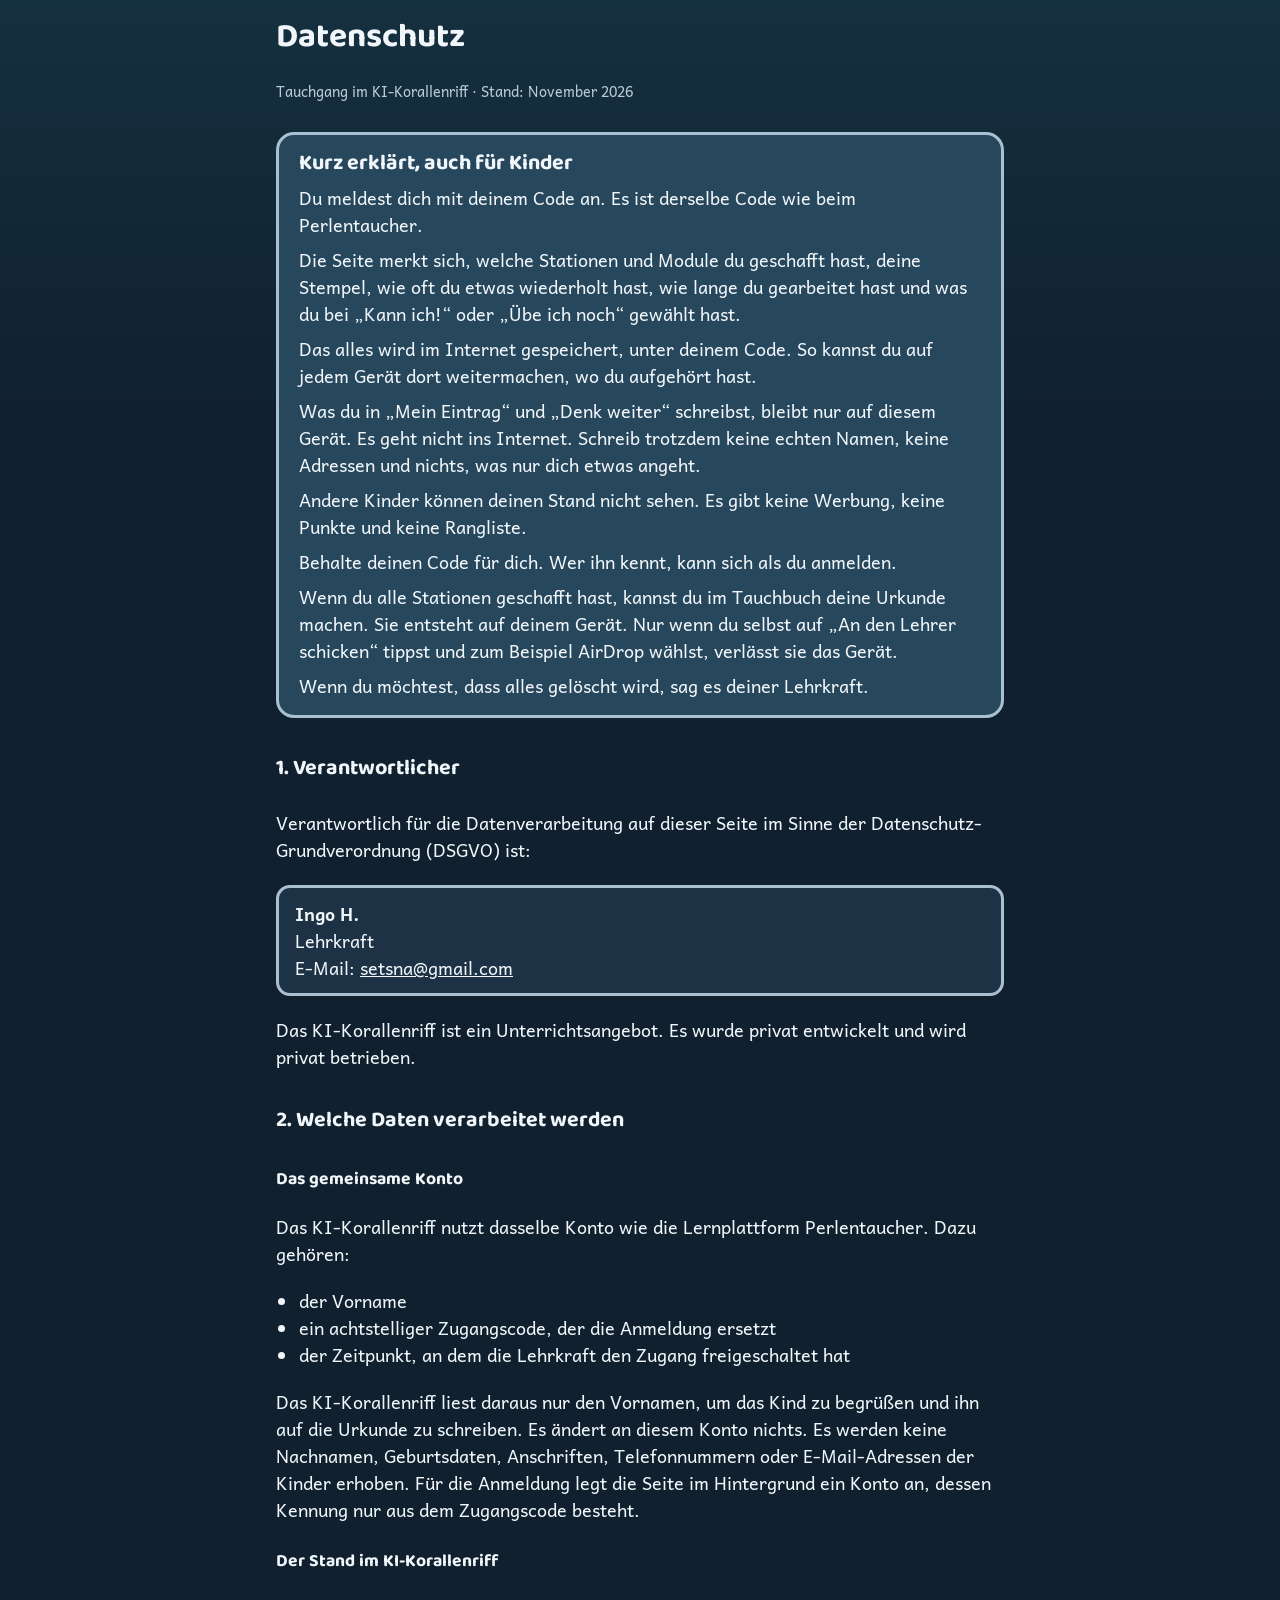
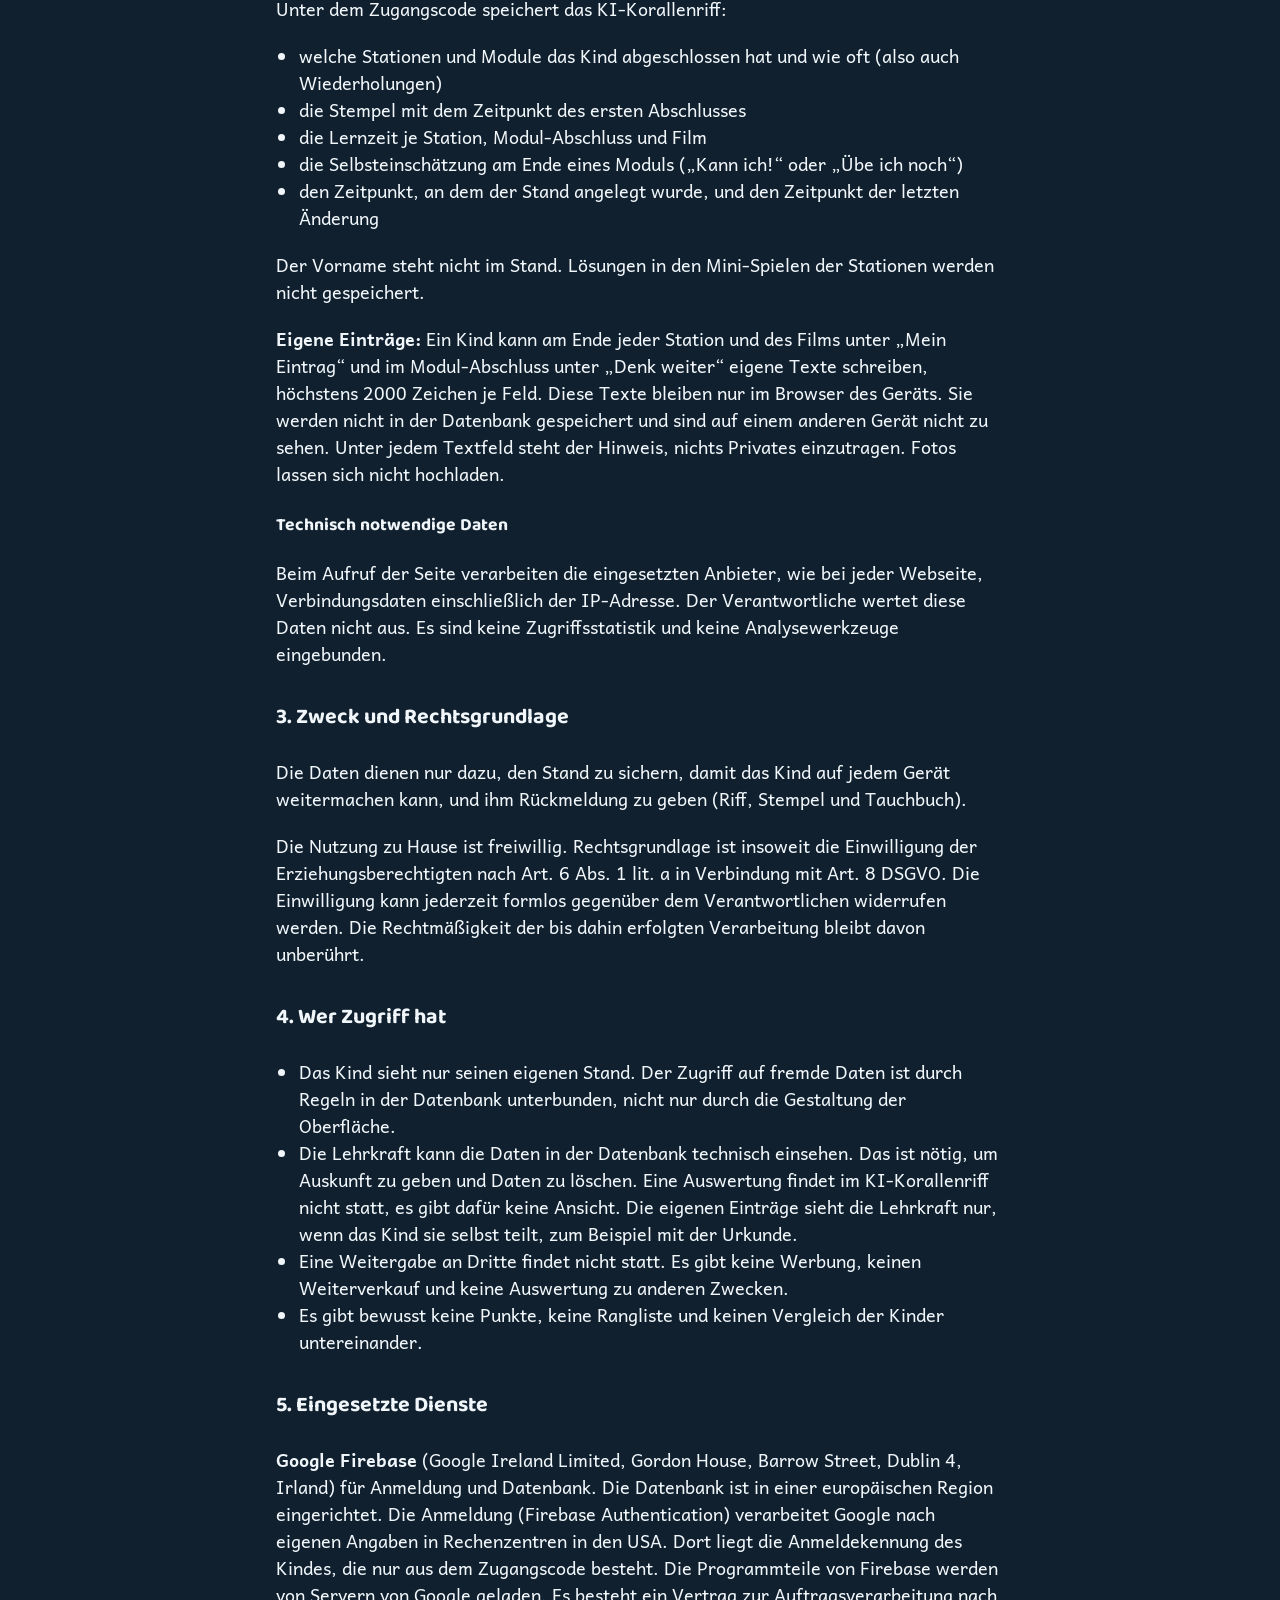
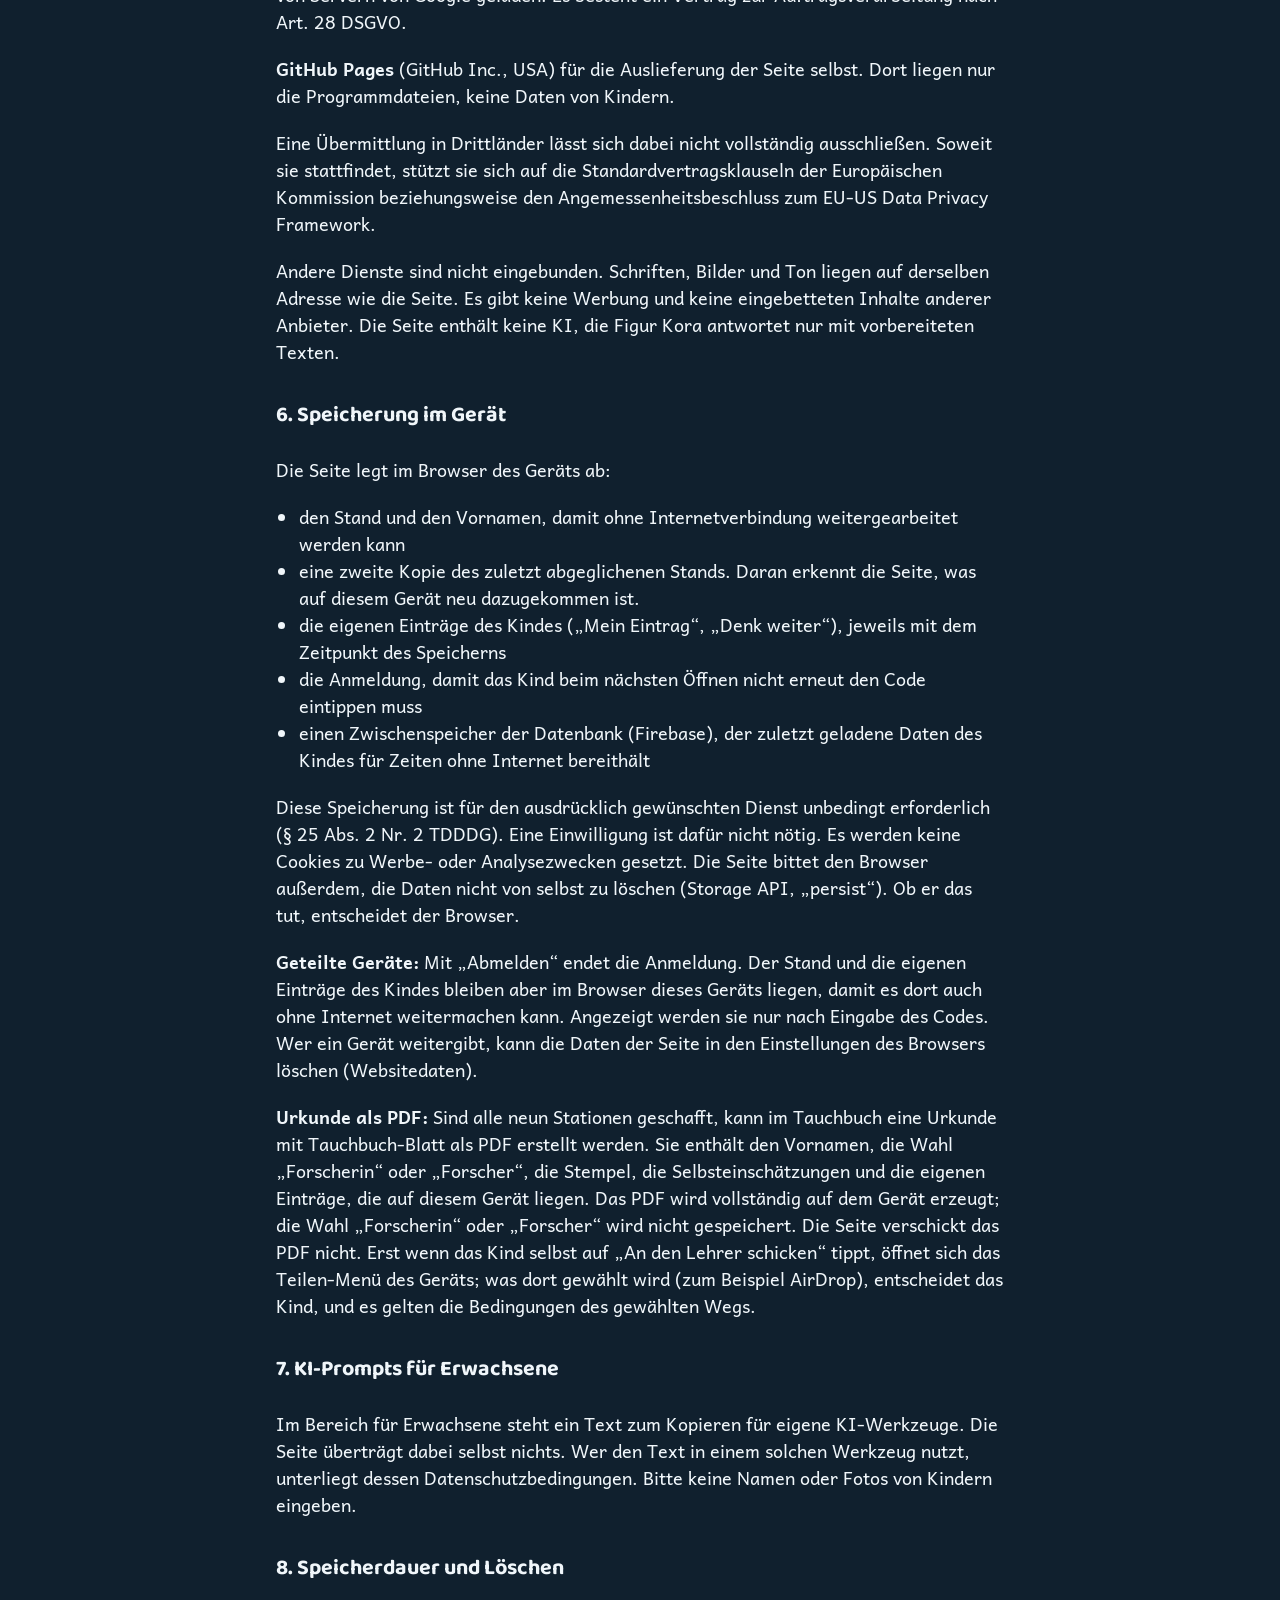
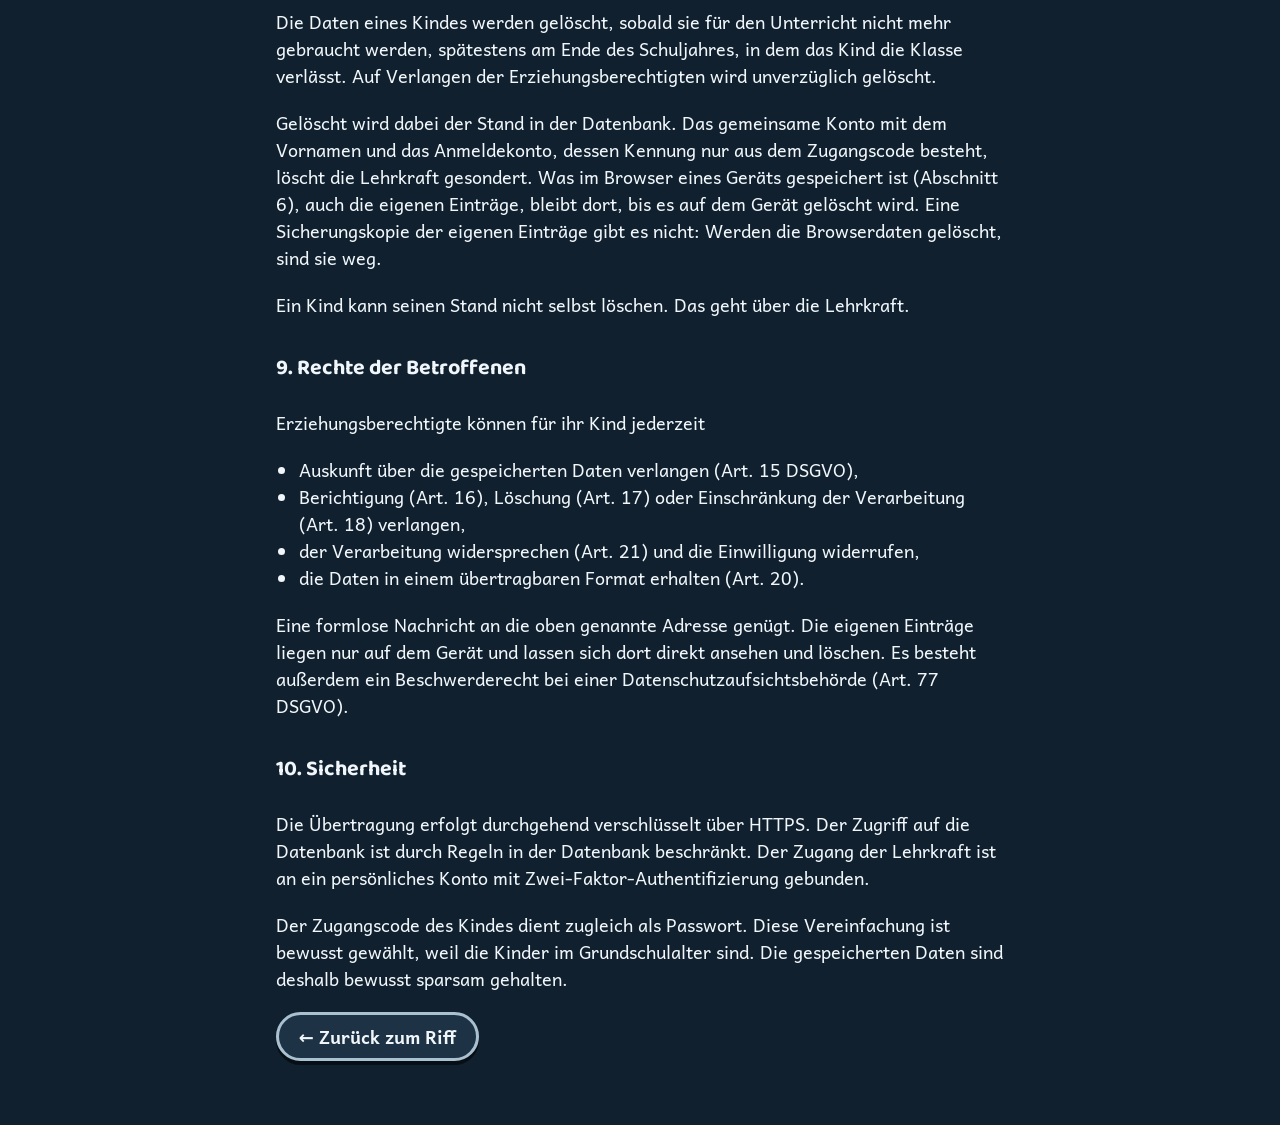
==== commit 1a7c36ef: "Konto-Umbau: Anmeldung mit dem Perlentaucher-Code, Stand in kr_stand (v=34) - Speicherung aus riff.j" ====
--- a/datenschutz.html
+++ b/datenschutz.html
@@ -17,8 +17,8 @@
   <meta name="mobile-web-app-capable" content="yes">
   <meta name="apple-mobile-web-app-title" content="Korallenriff">
   <meta name="theme-color" content="#5AB2E8">
-<link rel="stylesheet" href="schriften/schriften.css?v=33">
-<link rel="stylesheet" href="css/riff.css?v=33">
+<link rel="stylesheet" href="schriften/schriften.css?v=34">
+<link rel="stylesheet" href="css/riff.css?v=34">
 </head>
 <body>
 <main class="seite rechtstext">
@@ -27,47 +27,100 @@
 
   <div class="rechts-kurz">
     <h2>Kurz erklärt, auch für Kinder</h2>
-    <p>Die Seite merkt sich deinen Vornamen, was du schon geschafft hast und was du aufgeschrieben hast. Das alles bleibt auf diesem Gerät, damit du später weitermachen kannst.</p>
-    <p>Nichts davon wird ins Internet geschickt. Deine Lehrkraft und andere Kinder können es von ihren Geräten aus nicht sehen. Wer dasselbe Gerät im selben Browser benutzt, sieht aber die Vornamen in der Auswahl und kann nach dem Antippen eines Namens auch dessen Riff und Einträge sehen. Es gibt keine Werbung, keine Punkte und keine Rangliste.</p>
+    <p>Du meldest dich mit deinem Code an. Es ist derselbe Code wie beim Perlentaucher.</p>
+    <p>Die Seite merkt sich, welche Stationen und Module du geschafft hast, deine Stempel, wie oft du etwas wiederholt hast, wie lange du gearbeitet hast und was du bei „Kann ich!“ oder „Übe ich noch“ gewählt hast.</p>
+    <p>Das alles wird im Internet gespeichert, unter deinem Code. So kannst du auf jedem Gerät dort weitermachen, wo du aufgehört hast.</p>
+    <p>Was du in „Mein Eintrag“ und „Denk weiter“ schreibst, bleibt nur auf diesem Gerät. Es geht nicht ins Internet. Schreib trotzdem keine echten Namen, keine Adressen und nichts, was nur dich etwas angeht.</p>
+    <p>Andere Kinder können deinen Stand nicht sehen. Es gibt keine Werbung, keine Punkte und keine Rangliste.</p>
+    <p>Behalte deinen Code für dich. Wer ihn kennt, kann sich als du anmelden.</p>
     <p>Wenn du alle Stationen geschafft hast, kannst du im Tauchbuch deine Urkunde machen. Sie entsteht auf deinem Gerät. Nur wenn du selbst auf „An den Lehrer schicken“ tippst und zum Beispiel AirDrop wählst, verlässt sie das Gerät.</p>
-    <p>Mit dem Knopf „Alles löschen / Neu anfangen“ im Tauchbuch löschst du dein Riff und deine Einträge selbst.</p>
+    <p>Wenn du möchtest, dass alles gelöscht wird, sag es deiner Lehrkraft.</p>
   </div>
 
   <h2>1. Verantwortlicher</h2>
-  <p>Verantwortlich für diese Seite im Sinne der Datenschutz-Grundverordnung ist:</p>
+  <p>Verantwortlich für die Datenverarbeitung auf dieser Seite im Sinne der Datenschutz-Grundverordnung (DSGVO) ist:</p>
   <div class="rechts-kasten">
     <p><b>Ingo H.</b><br>Lehrkraft<br>E-Mail: <a href="mailto:setsna@gmail.com">setsna@gmail.com</a></p>
   </div>
+  <p>Das KI-Korallenriff ist ein Unterrichtsangebot. Es wurde privat entwickelt und wird privat betrieben.</p>
 
-  <h2>2. Daten auf dem Gerät</h2>
-  <p>Die Seite speichert im lokalen Speicher des Browsers (localStorage):</p>
+  <h2>2. Welche Daten verarbeitet werden</h2>
+  <h3>Das gemeinsame Konto</h3>
+  <p>Das KI-Korallenriff nutzt dasselbe Konto wie die Lernplattform Perlentaucher. Dazu gehören:</p>
   <ul>
-    <li>den eingegebenen Vornamen oder Spitznamen, damit sich mehrere Kinder auf einem Gerät auseinanderhalten lassen</li>
-    <li>geschaffte Stationen und Module, Stempel mit Datum und Selbsteinschätzungen</li>
-    <li>die Lernzeit pro Station und wie oft eine Station wiederholt wurde</li>
-    <li>die selbst geschriebenen Einträge und Antworten aus den Textfeldern, jeweils mit dem Zeitpunkt der letzten Änderung</li>
+    <li>der Vorname</li>
+    <li>ein achtstelliger Zugangscode, der die Anmeldung ersetzt</li>
+    <li>der Zeitpunkt, an dem die Lehrkraft den Zugang freigeschaltet hat</li>
   </ul>
-  <p>Diese Daten werden nicht an den Verantwortlichen oder an Dritte übertragen. Es gibt kein Konto, keine Anmeldung und keine Datenbank. Der Verantwortliche hat auf diese Daten keinen Zugriff.</p>
-  <p>Die Speicherung ist für den ausdrücklich gewünschten Dienst unbedingt erforderlich, nämlich für das Weiterlernen und das Tauchbuch (§ 25 Abs. 2 Nr. 2 TDDDG). Es werden keine Cookies gesetzt. Die Seite bittet den Browser außerdem, die Daten nicht von selbst zu löschen (Storage API, „persist“). Ob er das tut, entscheidet der Browser.</p>
-  <p><b>Urkunde als PDF:</b> Sind alle neun Stationen geschafft, kann im Tauchbuch eine Urkunde mit Tauchbuch-Blatt als PDF erstellt werden. Sie enthält den Vornamen, die Wahl „Forscherin“ oder „Forscher“, die Stempel, die Selbsteinschätzungen und die Einträge. Das PDF wird vollständig auf dem Gerät erzeugt; die Wahl „Forscherin“ oder „Forscher“ wird nicht gespeichert. Die Seite verschickt das PDF nicht. Erst wenn das Kind selbst auf „An den Lehrer schicken“ tippt, öffnet sich das Teilen-Menü des Geräts; was dort gewählt wird (zum Beispiel AirDrop), entscheidet das Kind, und es gelten die Bedingungen des gewählten Wegs.</p>
-  <p><b>Hinweis für geteilte Geräte:</b> Sind im selben Browser mehrere Kinder angelegt, wählt jedes Kind beim Öffnen seinen Namen. Die Namen sind nicht durch ein Passwort geschützt: Wer dasselbe Gerät im selben Browser nutzt, sieht die Namen und kann nach dem Antippen auch die Angaben dieses Kindes sehen. Welches Kind gerade ausgewählt ist, steht bis zum Schließen des Browser-Tabs im Sitzungsspeicher (sessionStorage). Bitte in die Textfelder keine privaten Angaben schreiben. Derselbe Hinweis steht unter jedem Textfeld.</p>
+  <p>Das KI-Korallenriff liest daraus nur den Vornamen, um das Kind zu begrüßen und ihn auf die Urkunde zu schreiben. Es ändert an diesem Konto nichts. Es werden keine Nachnamen, Geburtsdaten, Anschriften, Telefonnummern oder E-Mail-Adressen der Kinder erhoben. Für die Anmeldung legt die Seite im Hintergrund ein Konto an, dessen Kennung nur aus dem Zugangscode besteht.</p>
 
-  <h2>3. Daten beim Aufruf der Seite</h2>
-  <p>Die Seite wird über <b>GitHub Pages</b> ausgeliefert (GitHub Inc., USA). Beim Aufruf werden dort, wie bei jeder Webseite, Verbindungsdaten einschließlich der IP-Adresse verarbeitet. Der Verantwortliche wertet diese Daten nicht aus. Eine Übermittlung in die USA lässt sich dabei nicht ausschließen; sie stützt sich auf den Angemessenheitsbeschluss zum EU-US Data Privacy Framework beziehungsweise die Standardvertragsklauseln der Europäischen Kommission.</p>
-  <p>Rechtsgrundlage ist das berechtigte Interesse an einer sicheren Bereitstellung des Lernangebots (Art. 6 Abs. 1 lit. f DSGVO).</p>
-  <p>Weitere Dienste sind nicht eingebunden: Schriften, Bilder und Ton werden von derselben Adresse geladen. Es gibt keine Analysewerkzeuge, keine Werbung und keine eingebetteten Inhalte anderer Anbieter. Die Seite enthält keine KI, die Figur Kora antwortet nur mit vorbereiteten Texten.</p>
+  <h3>Der Stand im KI-Korallenriff</h3>
+  <p>Unter dem Zugangscode speichert das KI-Korallenriff:</p>
+  <ul>
+    <li>welche Stationen und Module das Kind abgeschlossen hat und wie oft (also auch Wiederholungen)</li>
+    <li>die Stempel mit dem Zeitpunkt des ersten Abschlusses</li>
+    <li>die Lernzeit je Station, Modul-Abschluss und Film</li>
+    <li>die Selbsteinschätzung am Ende eines Moduls („Kann ich!“ oder „Übe ich noch“)</li>
+    <li>den Zeitpunkt, an dem der Stand angelegt wurde, und den Zeitpunkt der letzten Änderung</li>
+  </ul>
+  <p>Der Vorname steht nicht im Stand. Lösungen in den Mini-Spielen der Stationen werden nicht gespeichert.</p>
+  <p><b>Eigene Einträge:</b> Ein Kind kann am Ende jeder Station und des Films unter „Mein Eintrag“ und im Modul-Abschluss unter „Denk weiter“ eigene Texte schreiben, höchstens 2000 Zeichen je Feld. Diese Texte bleiben nur im Browser des Geräts. Sie werden nicht in der Datenbank gespeichert und sind auf einem anderen Gerät nicht zu sehen. Unter jedem Textfeld steht der Hinweis, nichts Privates einzutragen. Fotos lassen sich nicht hochladen.</p>
 
-  <h2>4. KI-Prompts für Erwachsene</h2>
+  <h3>Technisch notwendige Daten</h3>
+  <p>Beim Aufruf der Seite verarbeiten die eingesetzten Anbieter, wie bei jeder Webseite, Verbindungsdaten einschließlich der IP-Adresse. Der Verantwortliche wertet diese Daten nicht aus. Es sind keine Zugriffsstatistik und keine Analysewerkzeuge eingebunden.</p>
+
+  <h2>3. Zweck und Rechtsgrundlage</h2>
+  <p>Die Daten dienen nur dazu, den Stand zu sichern, damit das Kind auf jedem Gerät weitermachen kann, und ihm Rückmeldung zu geben (Riff, Stempel und Tauchbuch).</p>
+  <p>Die Nutzung zu Hause ist freiwillig. Rechtsgrundlage ist insoweit die Einwilligung der Erziehungsberechtigten nach Art. 6 Abs. 1 lit. a in Verbindung mit Art. 8 DSGVO. Die Einwilligung kann jederzeit formlos gegenüber dem Verantwortlichen widerrufen werden. Die Rechtmäßigkeit der bis dahin erfolgten Verarbeitung bleibt davon unberührt.</p>
+
+  <h2>4. Wer Zugriff hat</h2>
+  <ul>
+    <li>Das Kind sieht nur seinen eigenen Stand. Der Zugriff auf fremde Daten ist durch Regeln in der Datenbank unterbunden, nicht nur durch die Gestaltung der Oberfläche.</li>
+    <li>Die Lehrkraft kann die Daten in der Datenbank technisch einsehen. Das ist nötig, um Auskunft zu geben und Daten zu löschen. Eine Auswertung findet im KI-Korallenriff nicht statt, es gibt dafür keine Ansicht. Die eigenen Einträge sieht die Lehrkraft nur, wenn das Kind sie selbst teilt, zum Beispiel mit der Urkunde.</li>
+    <li>Eine Weitergabe an Dritte findet nicht statt. Es gibt keine Werbung, keinen Weiterverkauf und keine Auswertung zu anderen Zwecken.</li>
+    <li>Es gibt bewusst keine Punkte, keine Rangliste und keinen Vergleich der Kinder untereinander.</li>
+  </ul>
+
+  <h2>5. Eingesetzte Dienste</h2>
+  <p><b>Google Firebase</b> (Google Ireland Limited, Gordon House, Barrow Street, Dublin 4, Irland) für Anmeldung und Datenbank. Die Datenbank ist in einer europäischen Region eingerichtet. Die Anmeldung (Firebase Authentication) verarbeitet Google nach eigenen Angaben in Rechenzentren in den USA. Dort liegt die Anmeldekennung des Kindes, die nur aus dem Zugangscode besteht. Die Programmteile von Firebase werden von Servern von Google geladen. Es besteht ein Vertrag zur Auftragsverarbeitung nach Art. 28 DSGVO.</p>
+  <p><b>GitHub Pages</b> (GitHub Inc., USA) für die Auslieferung der Seite selbst. Dort liegen nur die Programmdateien, keine Daten von Kindern.</p>
+  <p>Eine Übermittlung in Drittländer lässt sich dabei nicht vollständig ausschließen. Soweit sie stattfindet, stützt sie sich auf die Standardvertragsklauseln der Europäischen Kommission beziehungsweise den Angemessenheitsbeschluss zum EU-US Data Privacy Framework.</p>
+  <p>Andere Dienste sind nicht eingebunden. Schriften, Bilder und Ton liegen auf derselben Adresse wie die Seite. Es gibt keine Werbung und keine eingebetteten Inhalte anderer Anbieter. Die Seite enthält keine KI, die Figur Kora antwortet nur mit vorbereiteten Texten.</p>
+
+  <h2>6. Speicherung im Gerät</h2>
+  <p>Die Seite legt im Browser des Geräts ab:</p>
+  <ul>
+    <li>den Stand und den Vornamen, damit ohne Internetverbindung weitergearbeitet werden kann</li>
+    <li>eine zweite Kopie des zuletzt abgeglichenen Stands. Daran erkennt die Seite, was auf diesem Gerät neu dazugekommen ist.</li>
+    <li>die eigenen Einträge des Kindes („Mein Eintrag“, „Denk weiter“), jeweils mit dem Zeitpunkt des Speicherns</li>
+    <li>die Anmeldung, damit das Kind beim nächsten Öffnen nicht erneut den Code eintippen muss</li>
+    <li>einen Zwischenspeicher der Datenbank (Firebase), der zuletzt geladene Daten des Kindes für Zeiten ohne Internet bereithält</li>
+  </ul>
+  <p>Diese Speicherung ist für den ausdrücklich gewünschten Dienst unbedingt erforderlich (§ 25 Abs. 2 Nr. 2 TDDDG). Eine Einwilligung ist dafür nicht nötig. Es werden keine Cookies zu Werbe- oder Analysezwecken gesetzt. Die Seite bittet den Browser außerdem, die Daten nicht von selbst zu löschen (Storage API, „persist“). Ob er das tut, entscheidet der Browser.</p>
+  <p><b>Geteilte Geräte:</b> Mit „Abmelden“ endet die Anmeldung. Der Stand und die eigenen Einträge des Kindes bleiben aber im Browser dieses Geräts liegen, damit es dort auch ohne Internet weitermachen kann. Angezeigt werden sie nur nach Eingabe des Codes. Wer ein Gerät weitergibt, kann die Daten der Seite in den Einstellungen des Browsers löschen (Websitedaten).</p>
+  <p><b>Urkunde als PDF:</b> Sind alle neun Stationen geschafft, kann im Tauchbuch eine Urkunde mit Tauchbuch-Blatt als PDF erstellt werden. Sie enthält den Vornamen, die Wahl „Forscherin“ oder „Forscher“, die Stempel, die Selbsteinschätzungen und die eigenen Einträge, die auf diesem Gerät liegen. Das PDF wird vollständig auf dem Gerät erzeugt; die Wahl „Forscherin“ oder „Forscher“ wird nicht gespeichert. Die Seite verschickt das PDF nicht. Erst wenn das Kind selbst auf „An den Lehrer schicken“ tippt, öffnet sich das Teilen-Menü des Geräts; was dort gewählt wird (zum Beispiel AirDrop), entscheidet das Kind, und es gelten die Bedingungen des gewählten Wegs.</p>
+
+  <h2>7. KI-Prompts für Erwachsene</h2>
   <p>Im Bereich für Erwachsene steht ein Text zum Kopieren für eigene KI-Werkzeuge. Die Seite überträgt dabei selbst nichts. Wer den Text in einem solchen Werkzeug nutzt, unterliegt dessen Datenschutzbedingungen. Bitte keine Namen oder Fotos von Kindern eingeben.</p>
 
-  <h2>5. Speicherdauer und Löschen</h2>
-  <p>Die Daten bleiben im Browser, bis sie für das jeweilige Kind mit „Alles löschen / Neu anfangen“ im Tauchbuch oder für alle Kinder über die Browser-Einstellungen gelöscht werden.</p>
+  <h2>8. Speicherdauer und Löschen</h2>
+  <p>Die Daten eines Kindes werden gelöscht, sobald sie für den Unterricht nicht mehr gebraucht werden, spätestens am Ende des Schuljahres, in dem das Kind die Klasse verlässt. Auf Verlangen der Erziehungsberechtigten wird unverzüglich gelöscht.</p>
+  <p>Gelöscht wird dabei der Stand in der Datenbank. Das gemeinsame Konto mit dem Vornamen und das Anmeldekonto, dessen Kennung nur aus dem Zugangscode besteht, löscht die Lehrkraft gesondert. Was im Browser eines Geräts gespeichert ist (Abschnitt 6), auch die eigenen Einträge, bleibt dort, bis es auf dem Gerät gelöscht wird. Eine Sicherungskopie der eigenen Einträge gibt es nicht: Werden die Browserdaten gelöscht, sind sie weg.</p>
+  <p>Ein Kind kann seinen Stand nicht selbst löschen. Das geht über die Lehrkraft.</p>
 
-  <h2>6. Rechte der Betroffenen</h2>
-  <p>Betroffene und Erziehungsberechtigte haben das Recht auf Auskunft, Berichtigung, Löschung, Einschränkung der Verarbeitung und Widerspruch (Art. 15 bis 18 und 21 DSGVO). Da die Lerndaten nur auf dem eigenen Gerät liegen, lassen sie sich dort direkt einsehen und löschen. Eine formlose Nachricht an die oben genannte Adresse genügt für Fragen. Außerdem besteht ein Beschwerderecht bei einer Datenschutzaufsichtsbehörde (Art. 77 DSGVO).</p>
+  <h2>9. Rechte der Betroffenen</h2>
+  <p>Erziehungsberechtigte können für ihr Kind jederzeit</p>
+  <ul>
+    <li>Auskunft über die gespeicherten Daten verlangen (Art. 15 DSGVO),</li>
+    <li>Berichtigung (Art. 16), Löschung (Art. 17) oder Einschränkung der Verarbeitung (Art. 18) verlangen,</li>
+    <li>der Verarbeitung widersprechen (Art. 21) und die Einwilligung widerrufen,</li>
+    <li>die Daten in einem übertragbaren Format erhalten (Art. 20).</li>
+  </ul>
+  <p>Eine formlose Nachricht an die oben genannte Adresse genügt. Die eigenen Einträge liegen nur auf dem Gerät und lassen sich dort direkt ansehen und löschen. Es besteht außerdem ein Beschwerderecht bei einer Datenschutzaufsichtsbehörde (Art. 77 DSGVO).</p>
 
-  <h2>7. Sicherheit</h2>
-  <p>Die Übertragung der Seite erfolgt verschlüsselt über HTTPS.</p>
+  <h2>10. Sicherheit</h2>
+  <p>Die Übertragung erfolgt durchgehend verschlüsselt über HTTPS. Der Zugriff auf die Datenbank ist durch Regeln in der Datenbank beschränkt. Der Zugang der Lehrkraft ist an ein persönliches Konto mit Zwei-Faktor-Authentifizierung gebunden.</p>
+  <p>Der Zugangscode des Kindes dient zugleich als Passwort. Diese Vereinfachung ist bewusst gewählt, weil die Kinder im Grundschulalter sind. Die gespeicherten Daten sind deshalb bewusst sparsam gehalten.</p>
 
   <p class="rechts-zurueck"><a class="knopf leise-knopf" href="index.html">← Zurück zum Riff</a></p>
 </main>
--- a/css/riff.css
+++ b/css/riff.css
@@ -47,7 +47,7 @@
 }
 h1, h2, h3, p, ul { margin: 0; }
 h1, h2, h3 { line-height: 1.15; }
-h1, h2, h3, .logo, .nav a, .knopf, .karte-titel, .bereit-karte b, .modul0 strong, .riff-zaehler, .modul-zahl, .status, .kicker, .eintrag-kopf, .stempel-wort, .stempel-name, summary { font-family: var(--display); }
+h1, h2, h3, .logo, .nav a, .nav button, .knopf, .karte-titel, .bereit-karte b, .modul0 strong, .riff-zaehler, .modul-zahl, .status, .kicker, .eintrag-kopf, .stempel-wort, .stempel-name, summary { font-family: var(--display); }
 a { color: inherit; }
 img { display: block; }
 :focus-visible { outline: 4px solid #FFD866; outline-offset: 3px; border-radius: 10px; }
@@ -59,9 +59,11 @@
 .logo { display: flex; align-items: center; gap: clamp(6px, 1vw, 12px); font-weight: 800; font-size: clamp(1.15rem, 3.5vw, 2.5rem); line-height: 1.1; white-space: nowrap; text-decoration: none; }
 .logo img { flex: none; width: clamp(40px, 4.5vw, 56px); height: auto; }
 .nav { display: flex; gap: 8px; }
-.nav a { padding: .3em .9em; font-weight: 700; text-decoration: none; background: var(--papier); border: 2.500px solid var(--linie); border-radius: 999px; }
+.nav a, .nav button { padding: .3em .9em; font-weight: 700; text-decoration: none; background: var(--papier); border: 2.500px solid var(--linie); border-radius: 999px; }
+.nav button { font-size: inherit; color: var(--tinte); cursor: pointer; }
+.nav button:disabled { opacity: .6; cursor: wait; }
 .nav a[aria-current="page"] { color: var(--auf-farbe); background: var(--sonne); }
-.vorschau-hinweis { padding: 6px 16px; text-align: center; font-size: .95rem; font-weight: 700; background: var(--warm); border-bottom: 2px solid var(--linie); }
+.vorschau-hinweis, .meldung { padding: 6px 16px; text-align: center; font-size: .95rem; font-weight: 700; background: var(--warm); border-bottom: 2px solid var(--linie); }
 
 .seite { max-width: var(--breite); margin: auto; padding: 18px 16px 64px; outline: none; }
 .abschnitt { margin: 32px 0 12px; font-size: 1.55rem; }
@@ -471,6 +473,7 @@
 .rechtstext { max-width: 760px; }
 .rechtstext h1 { font-size: 2.1rem; margin-bottom: 4px; }
 .rechtstext h2 { margin: 26px 0 8px; font-size: 1.35rem; }
+.rechtstext h3 { margin: 16px 0 4px; font-size: 1.1rem; }
 .rechtstext p, .rechtstext ul { margin-top: 8px; }
 .rechtstext ul { padding-left: 1.3em; }
 .rechts-kurz { margin-top: 18px; padding: 16px 20px; background: var(--flaeche); border: 3px solid var(--linie); border-radius: 18px; }
@@ -497,7 +500,7 @@
 /* Touch-Flächen: Alles, was man antippt, ist mindestens --ziel hoch.
    Nebeneinander liegende Knöpfe haben mindestens 8px Abstand. */
 .knopf { display: inline-flex; align-items: center; justify-content: center; gap: .4em; min-height: var(--ziel); }
-.logo, .nav a, .pfad-modul { display: inline-flex; align-items: center; min-height: 48px; }
+.logo, .nav a, .nav button, .pfad-modul { display: inline-flex; align-items: center; min-height: 48px; }
 .wahl-knopf { min-height: 48px; }
 .link-knopf { display: inline-flex; align-items: center; min-height: var(--ziel); padding: .3em 1em; font-family: var(--display); font-weight: 700; color: var(--tinte); text-decoration: none; background: var(--papier); border: 2.500px solid var(--linie); border-radius: 999px; }
 .reiter button, .menue button, .film-kapitel button { min-height: var(--ziel); }
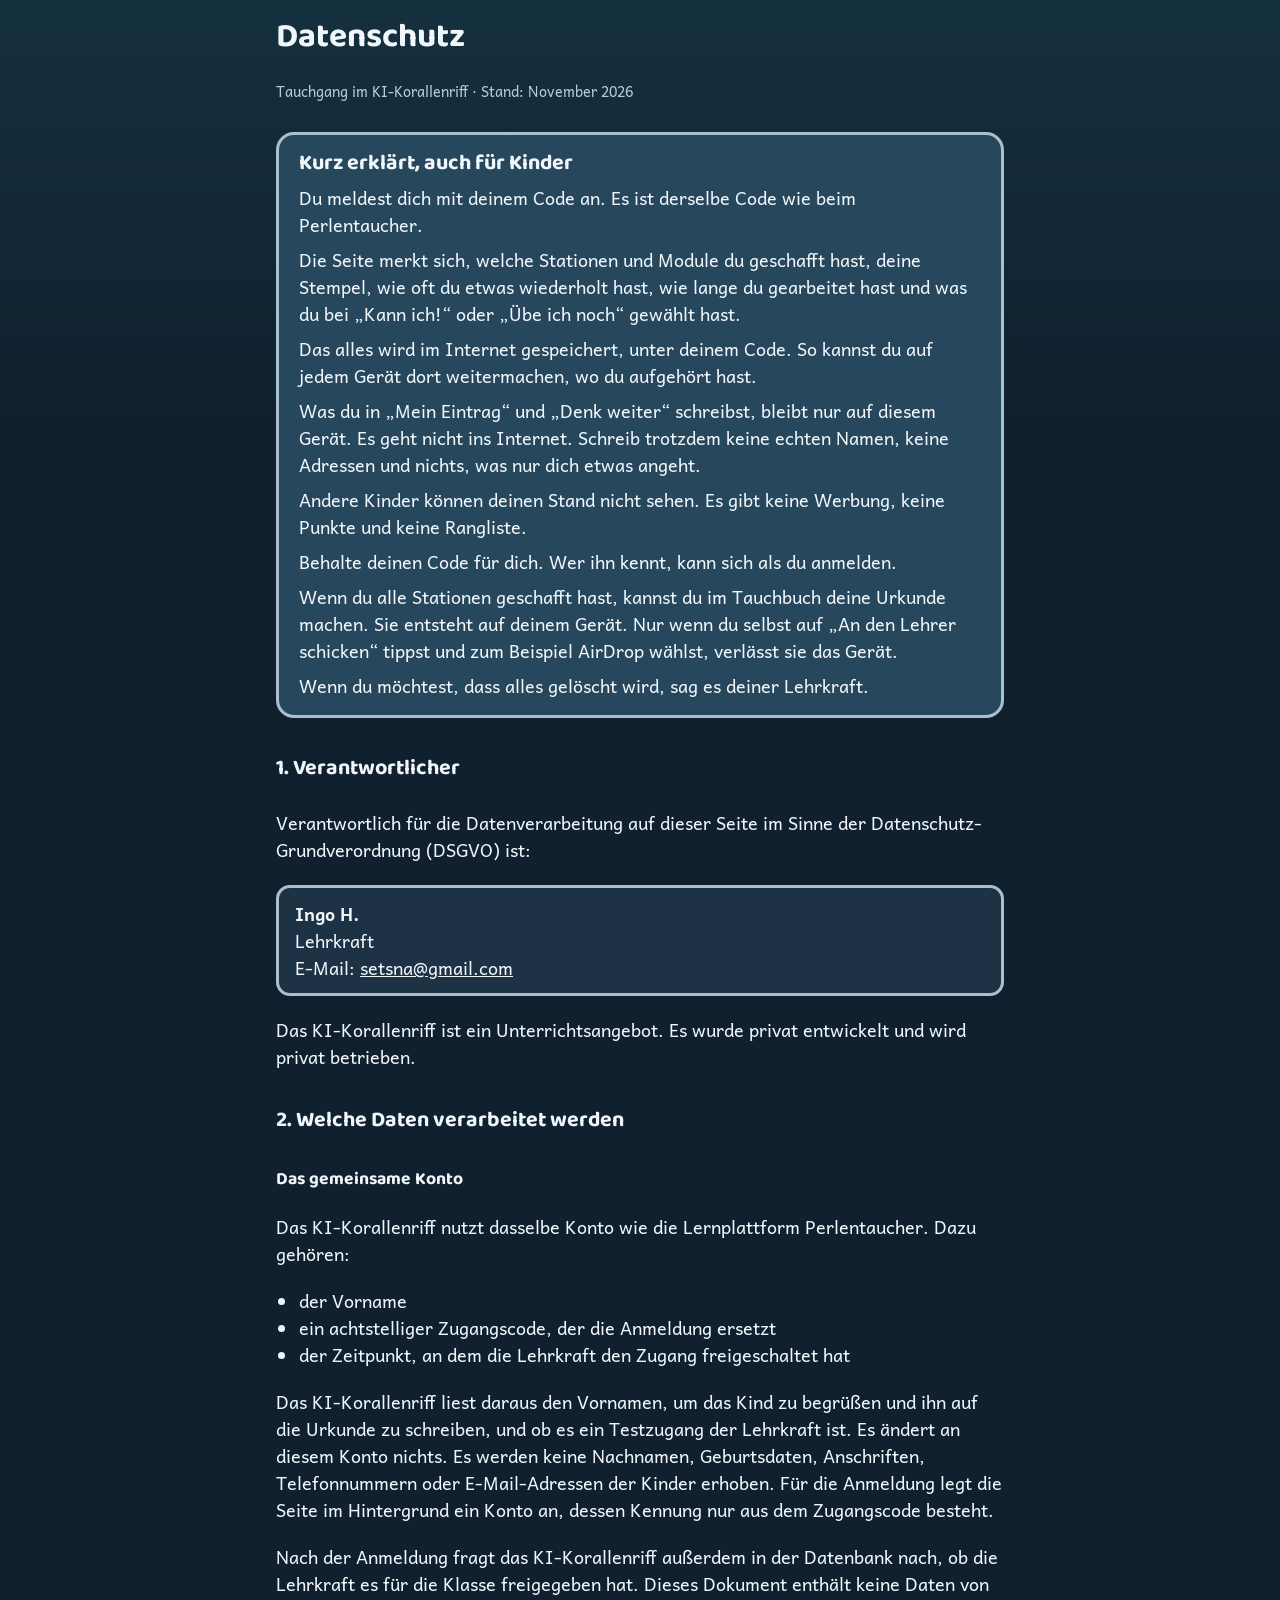
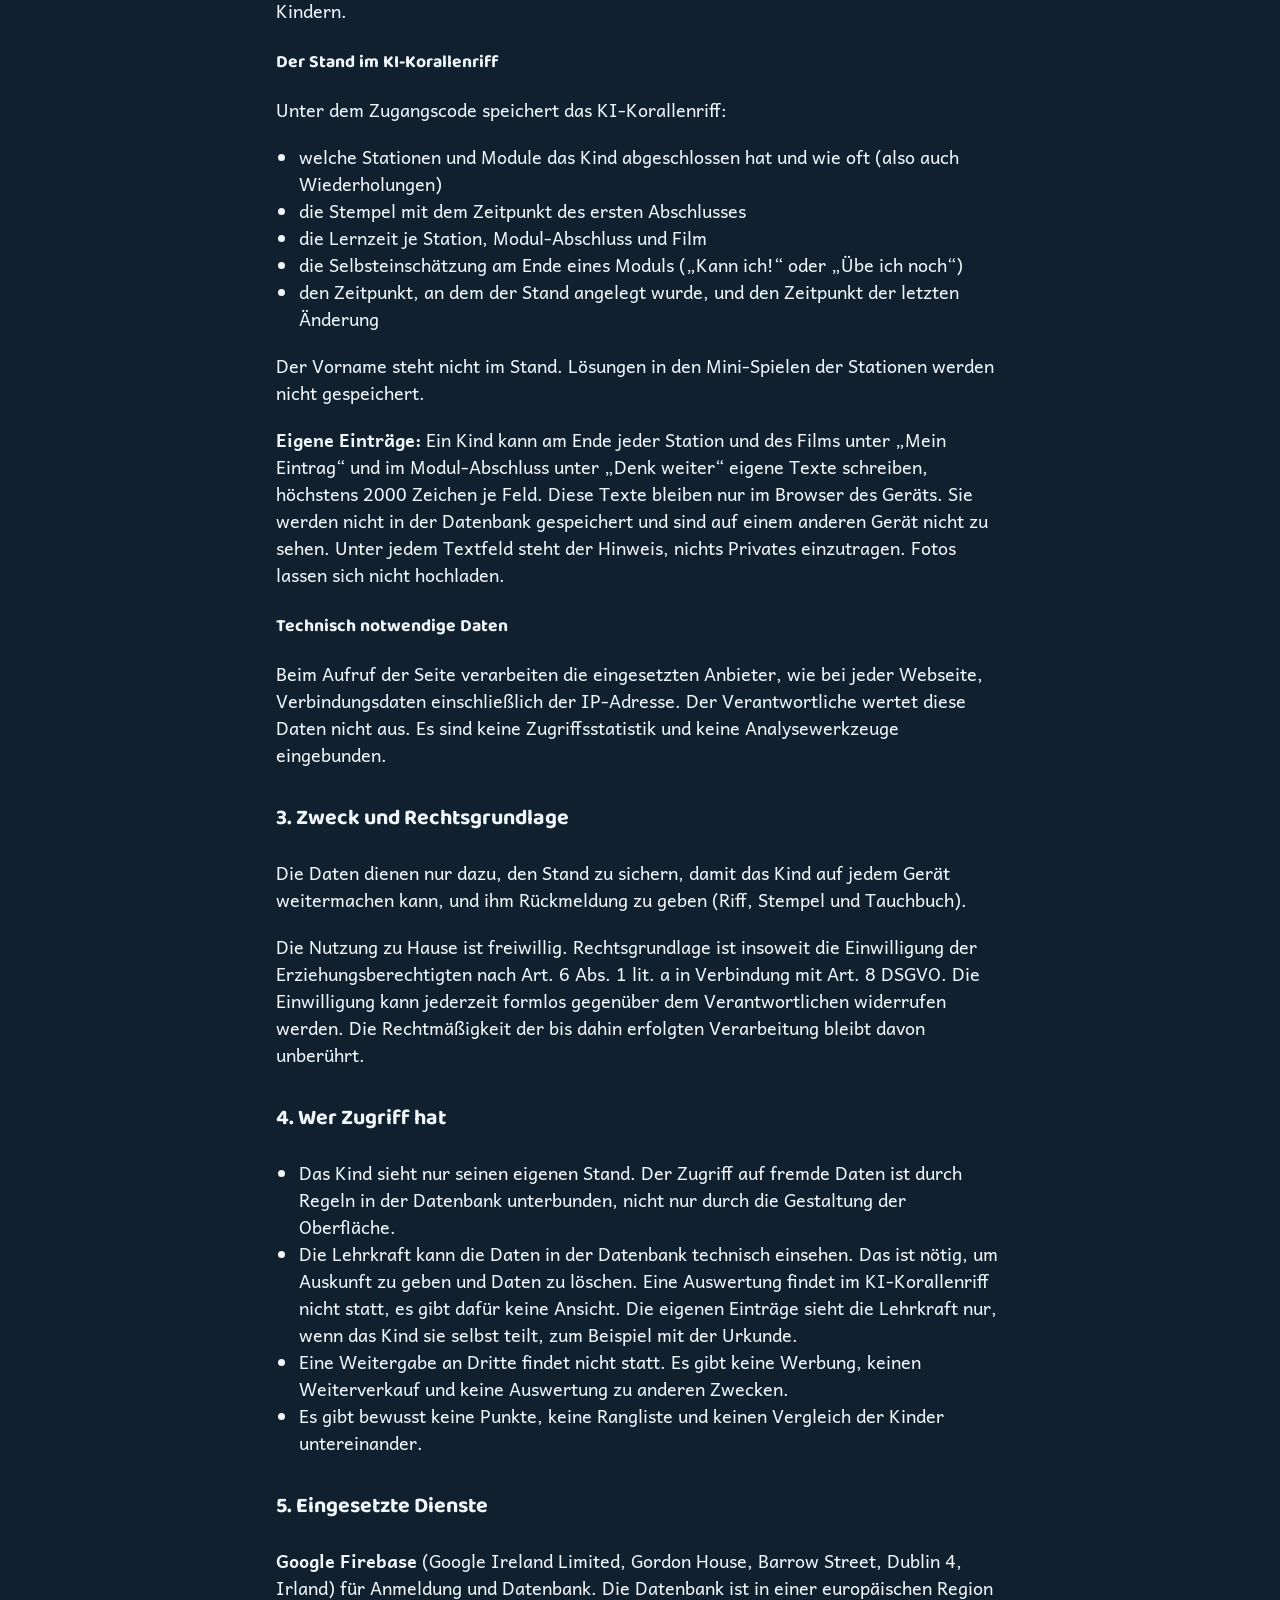
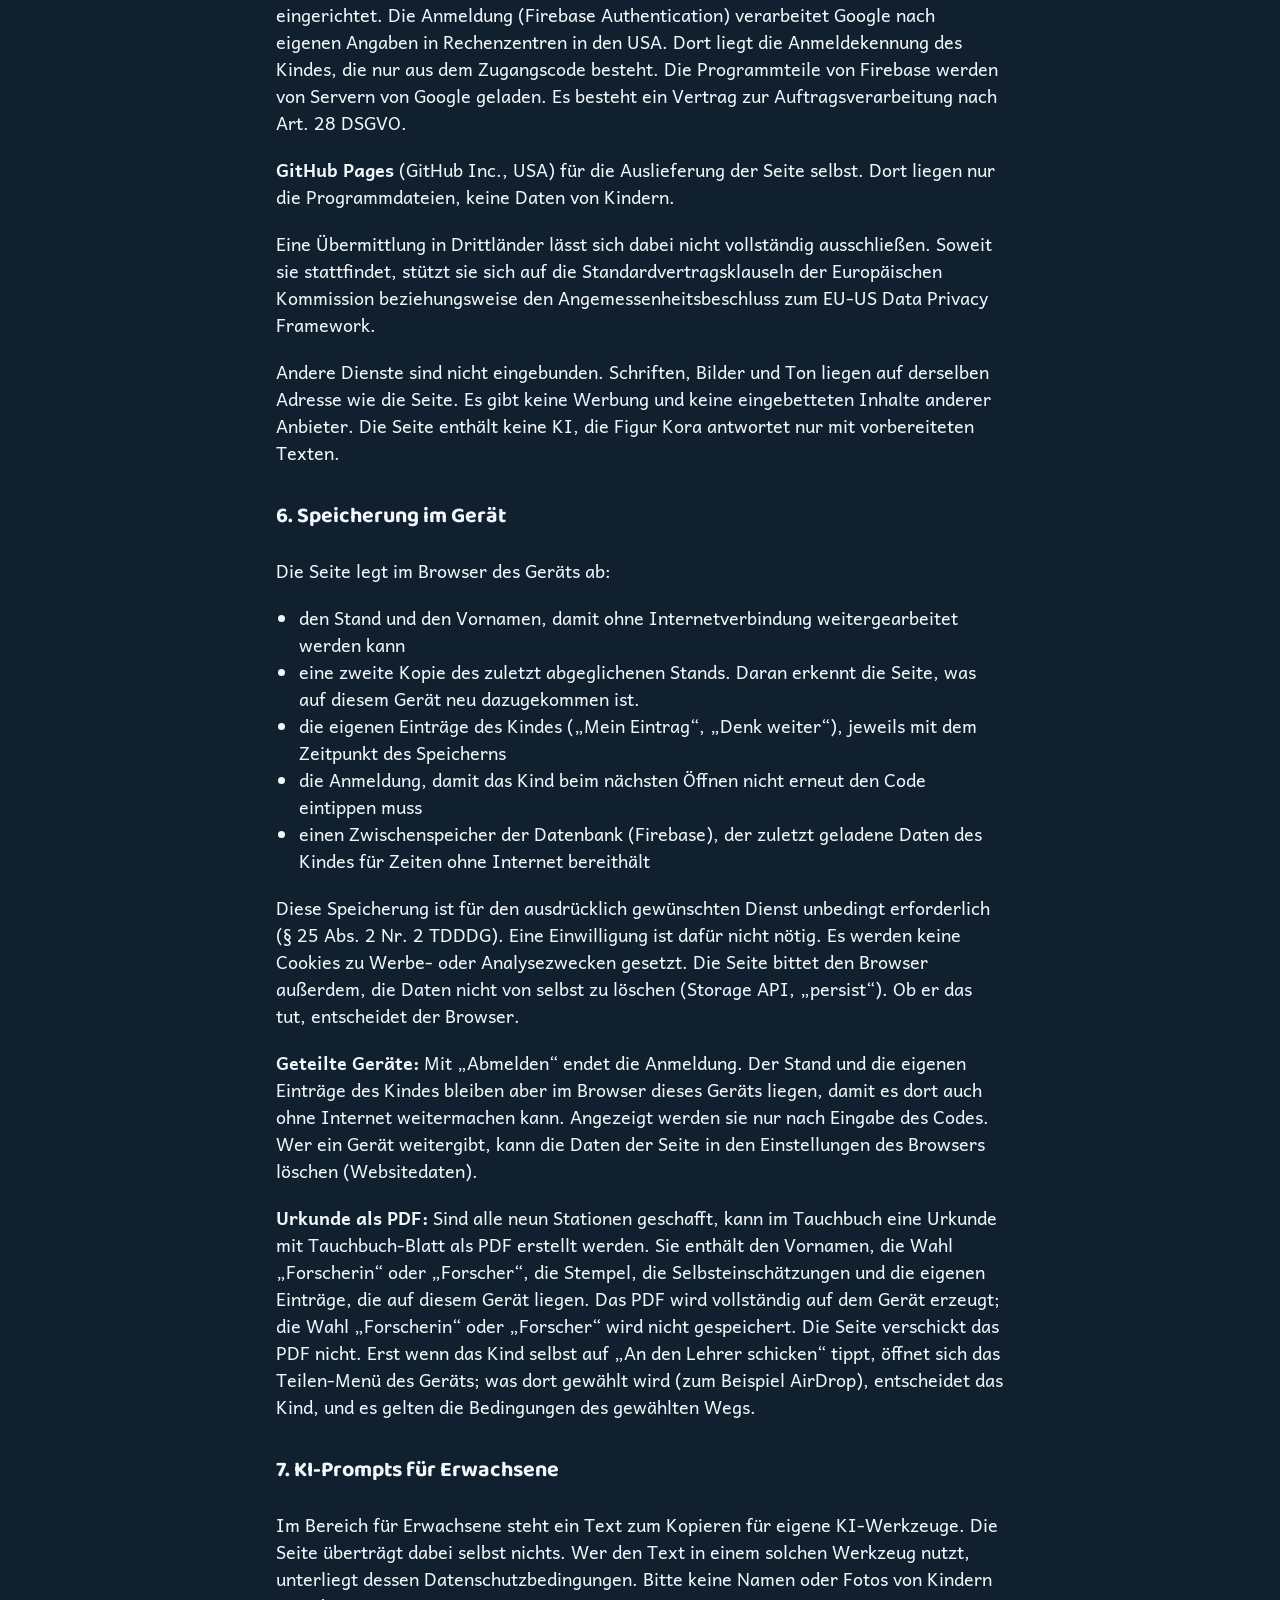
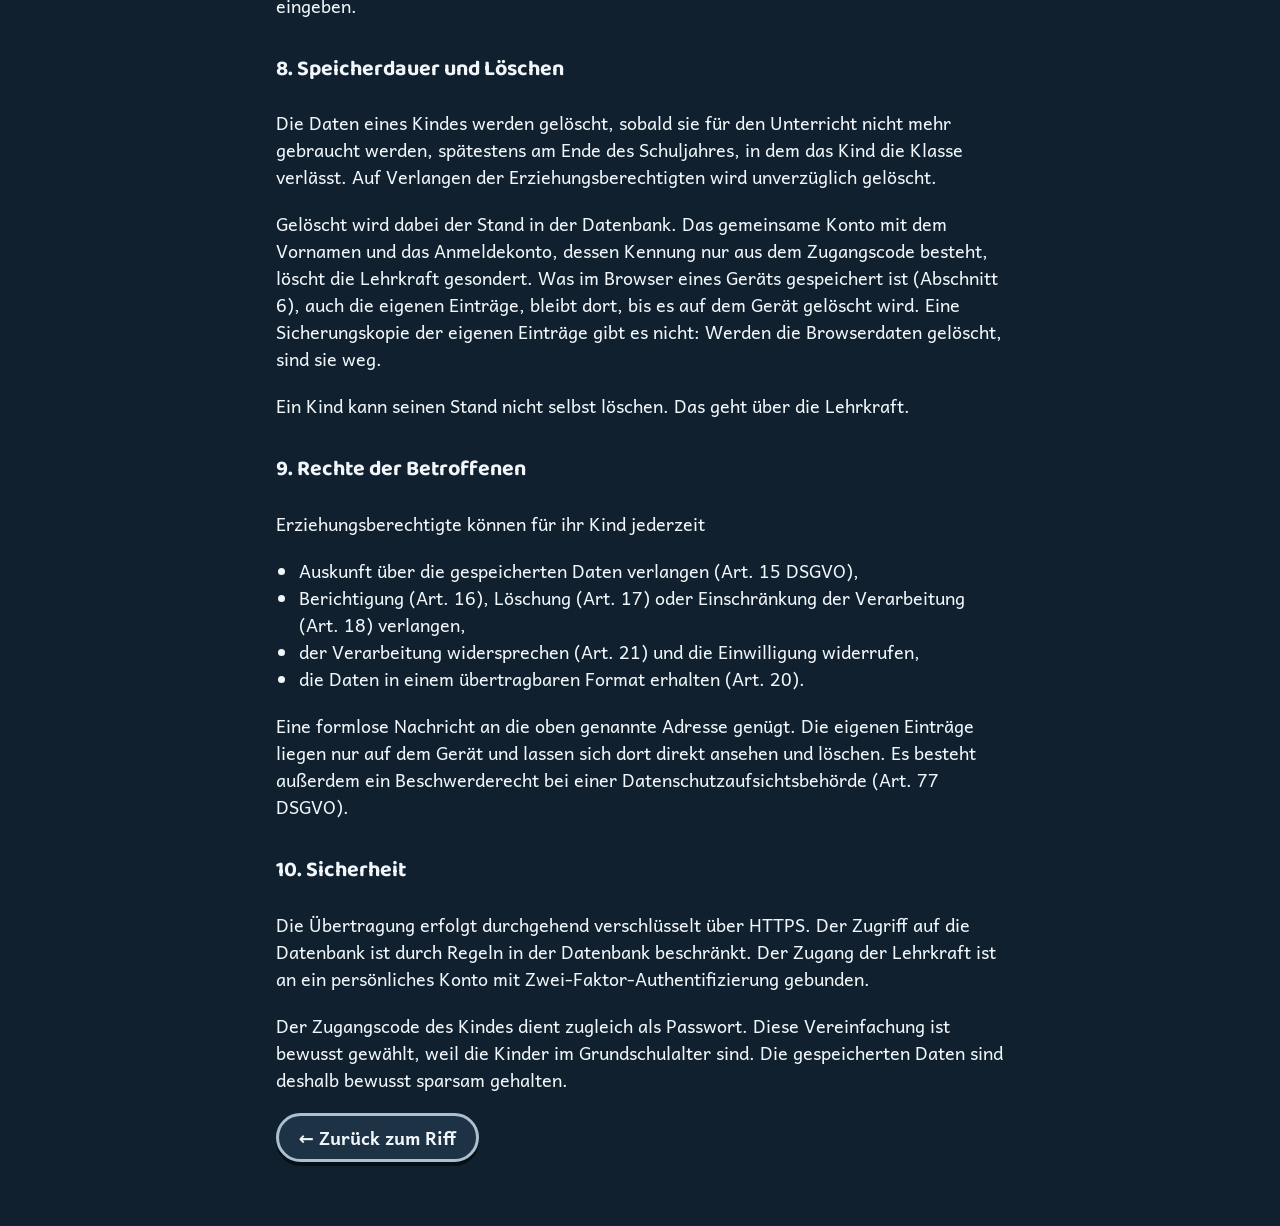
==== commit 57a2f1f7: "Freigabe durch die Lehrkraft: „Bald offen“ statt Riff, wenn gesperrt (v=37) Nach der Code-Eingabe li" ====
--- a/datenschutz.html
+++ b/datenschutz.html
@@ -17,8 +17,8 @@
   <meta name="mobile-web-app-capable" content="yes">
   <meta name="apple-mobile-web-app-title" content="Korallenriff">
   <meta name="theme-color" content="#5AB2E8">
-<link rel="stylesheet" href="schriften/schriften.css?v=34">
-<link rel="stylesheet" href="css/riff.css?v=34">
+<link rel="stylesheet" href="schriften/schriften.css?v=37">
+<link rel="stylesheet" href="css/riff.css?v=37">
 </head>
 <body>
 <main class="seite rechtstext">
@@ -52,7 +52,8 @@
     <li>ein achtstelliger Zugangscode, der die Anmeldung ersetzt</li>
     <li>der Zeitpunkt, an dem die Lehrkraft den Zugang freigeschaltet hat</li>
   </ul>
-  <p>Das KI-Korallenriff liest daraus nur den Vornamen, um das Kind zu begrüßen und ihn auf die Urkunde zu schreiben. Es ändert an diesem Konto nichts. Es werden keine Nachnamen, Geburtsdaten, Anschriften, Telefonnummern oder E-Mail-Adressen der Kinder erhoben. Für die Anmeldung legt die Seite im Hintergrund ein Konto an, dessen Kennung nur aus dem Zugangscode besteht.</p>
+  <p>Das KI-Korallenriff liest daraus den Vornamen, um das Kind zu begrüßen und ihn auf die Urkunde zu schreiben, und ob es ein Testzugang der Lehrkraft ist. Es ändert an diesem Konto nichts. Es werden keine Nachnamen, Geburtsdaten, Anschriften, Telefonnummern oder E-Mail-Adressen der Kinder erhoben. Für die Anmeldung legt die Seite im Hintergrund ein Konto an, dessen Kennung nur aus dem Zugangscode besteht.</p>
+  <p>Nach der Anmeldung fragt das KI-Korallenriff außerdem in der Datenbank nach, ob die Lehrkraft es für die Klasse freigegeben hat. Dieses Dokument enthält keine Daten von Kindern.</p>
 
   <h3>Der Stand im KI-Korallenriff</h3>
   <p>Unter dem Zugangscode speichert das KI-Korallenriff:</p>
--- a/css/riff.css
+++ b/css/riff.css
@@ -79,6 +79,9 @@
 .hallo-kora { width: 100%; max-width: 180px; height: auto; animation: schweben 7s ease-in-out infinite; }
 .blase { display: grid; gap: 10px; padding: 16px 20px; background: var(--papier); border: 3px solid var(--linie); border-radius: 22px; }
 .blase h1 { font-size: clamp(1.7rem, 4.5vw, 2.5rem); overflow-wrap: anywhere; }
+/* Plattform gesperrt („Bald offen“, Lehrerbereich des Perlentauchers, 21.11.2026) */
+.zu h1 { display: flex; align-items: center; gap: 0.4em; }
+.zu .schloss { flex: none; width: 0.8em; height: 0.8em; fill: none; stroke: currentColor; stroke-width: 2; stroke-linecap: round; stroke-linejoin: round; }
 .name-zeile { display: flex; flex-wrap: wrap; align-items: center; gap: 8px; }
 .name-zeile label { font-weight: 700; }
 .name-zeile input { width: 11em; max-width: 100%; padding: .3em .6em; font: inherit; color: var(--tinte); background: var(--feld); border: 2.500px solid var(--linie); border-radius: 10px; }
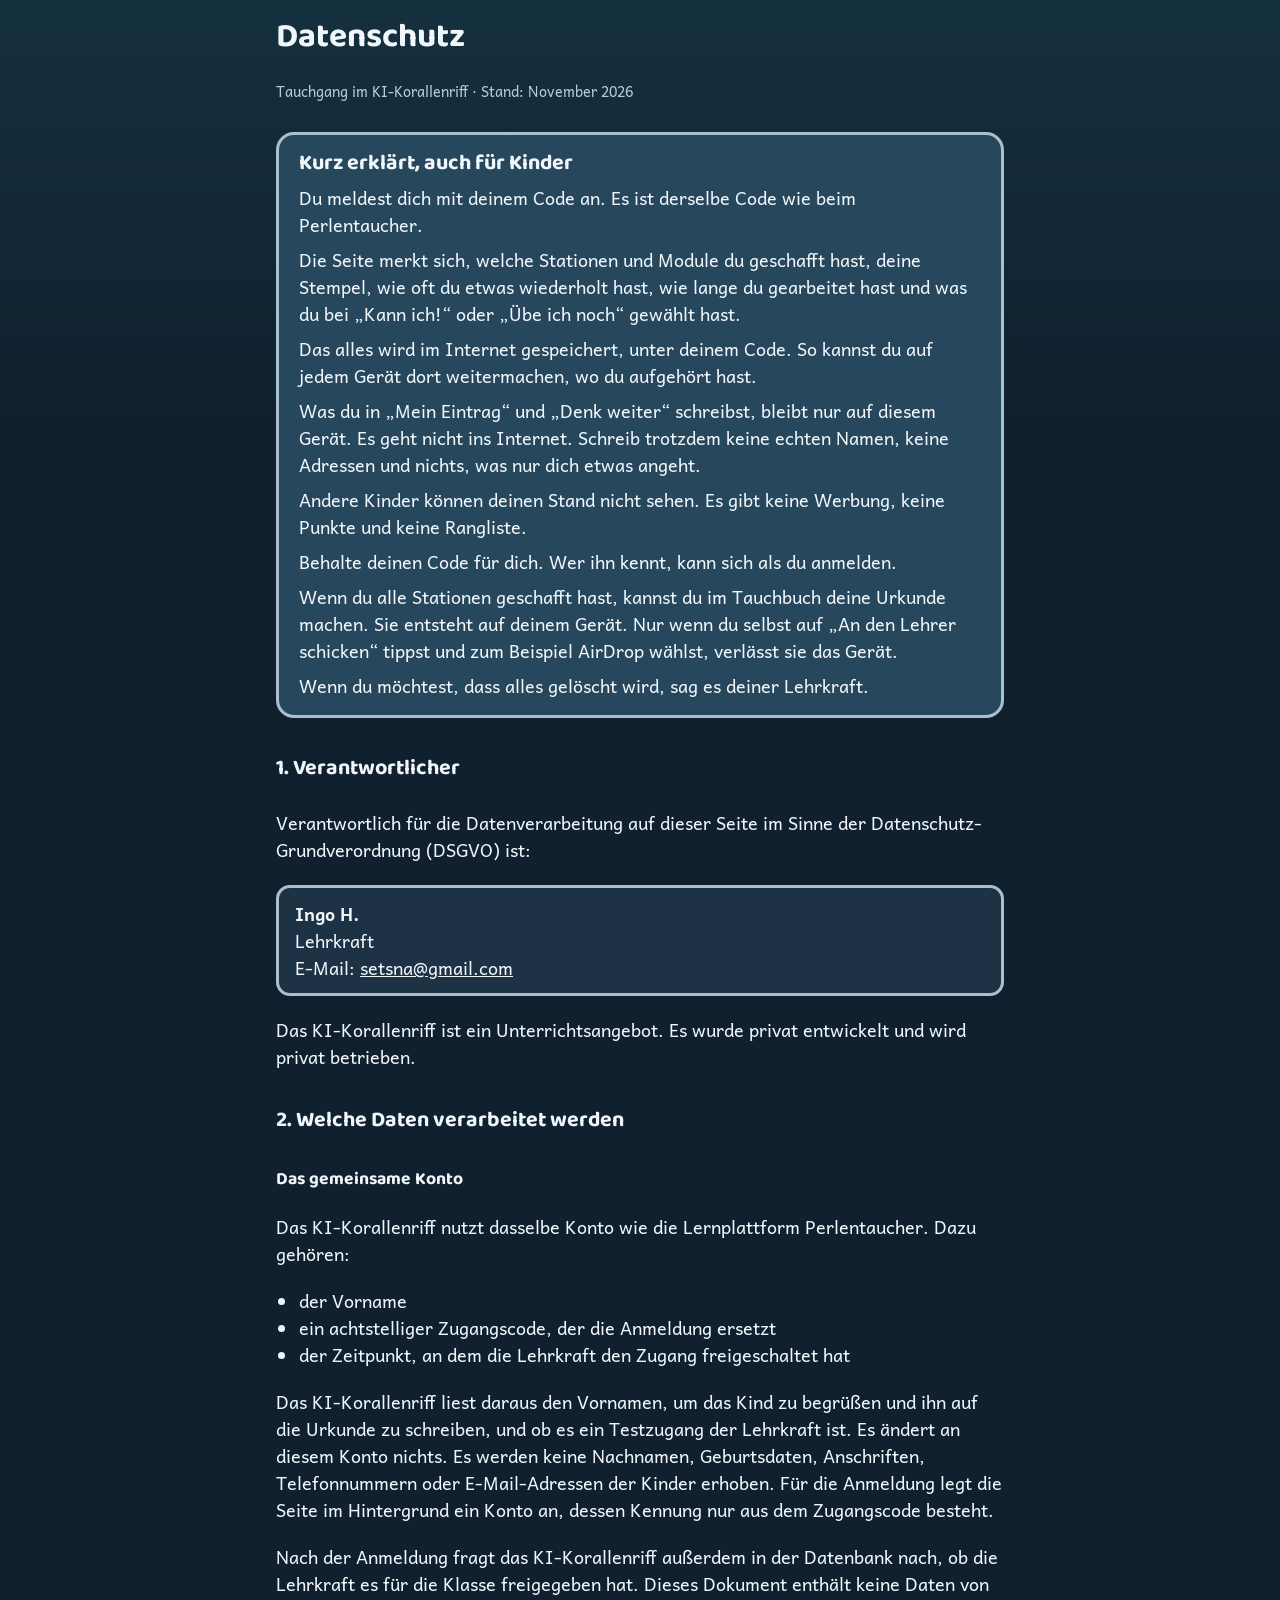
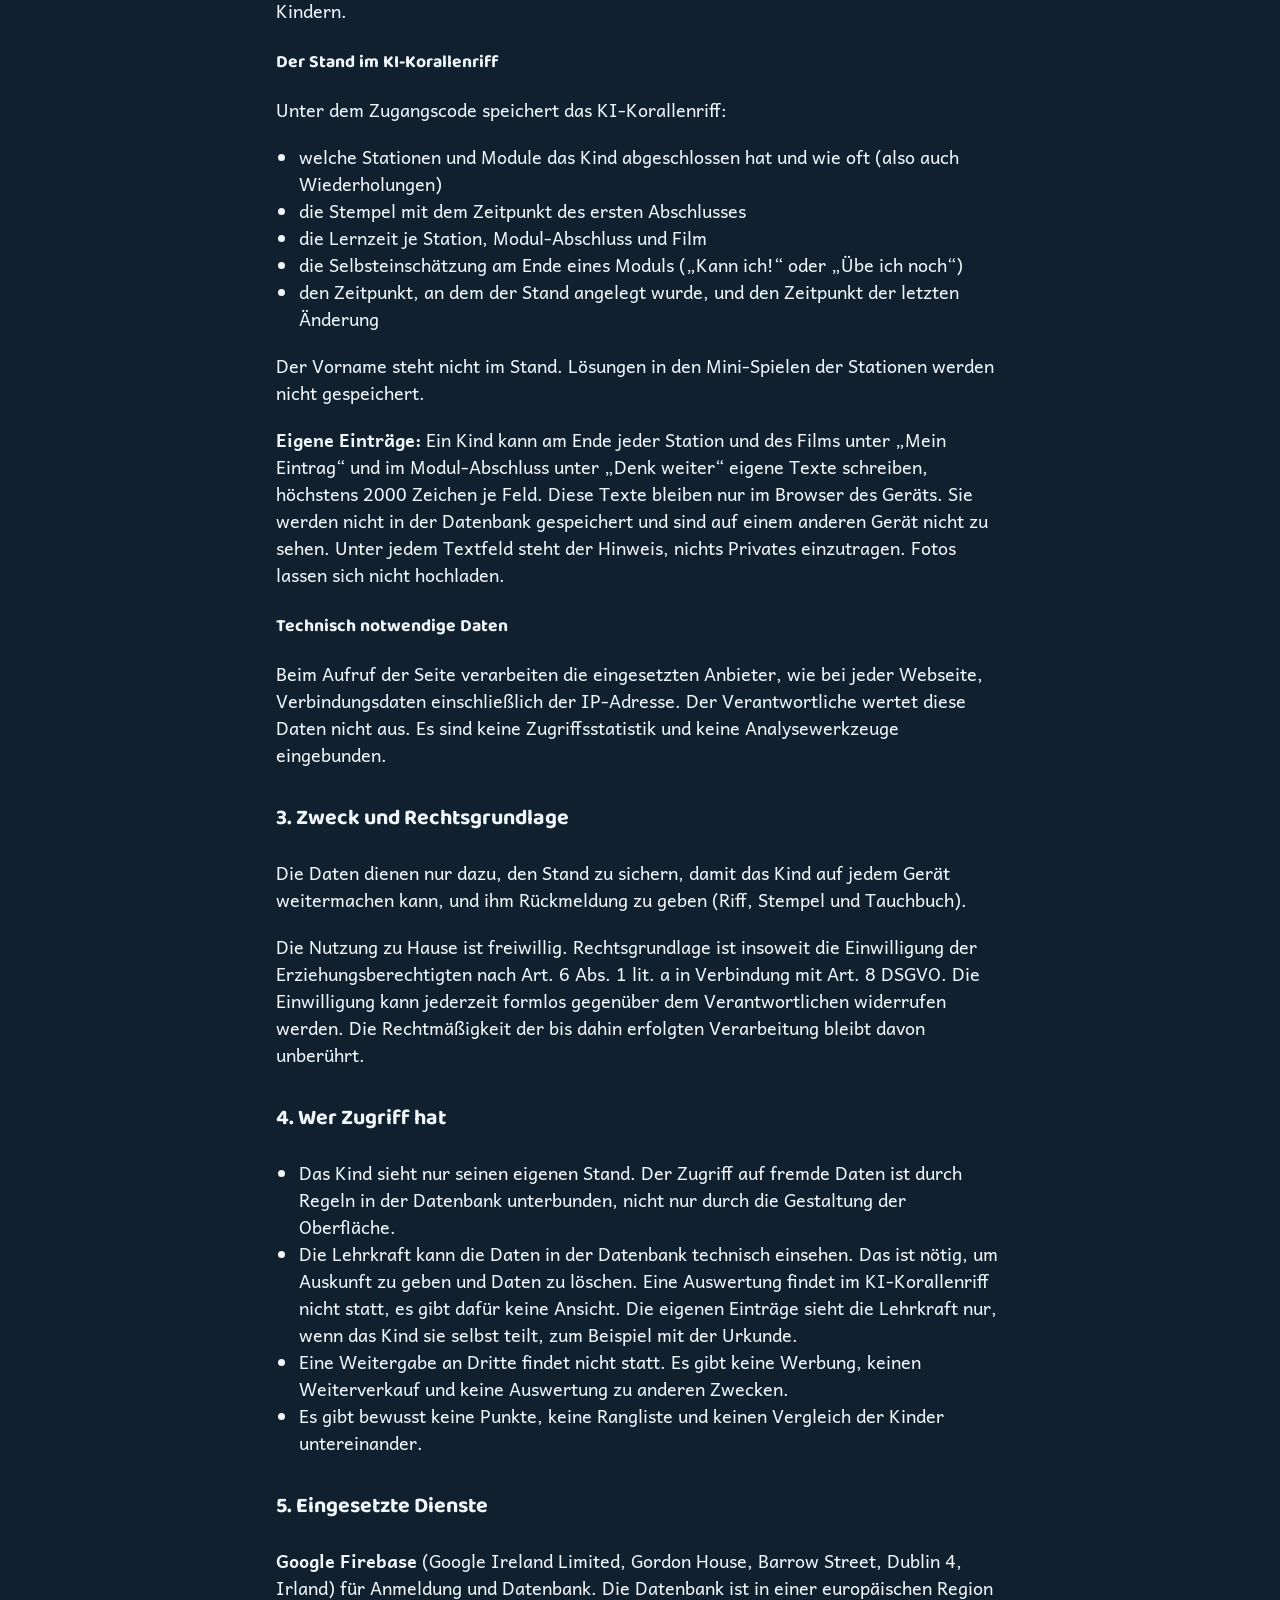
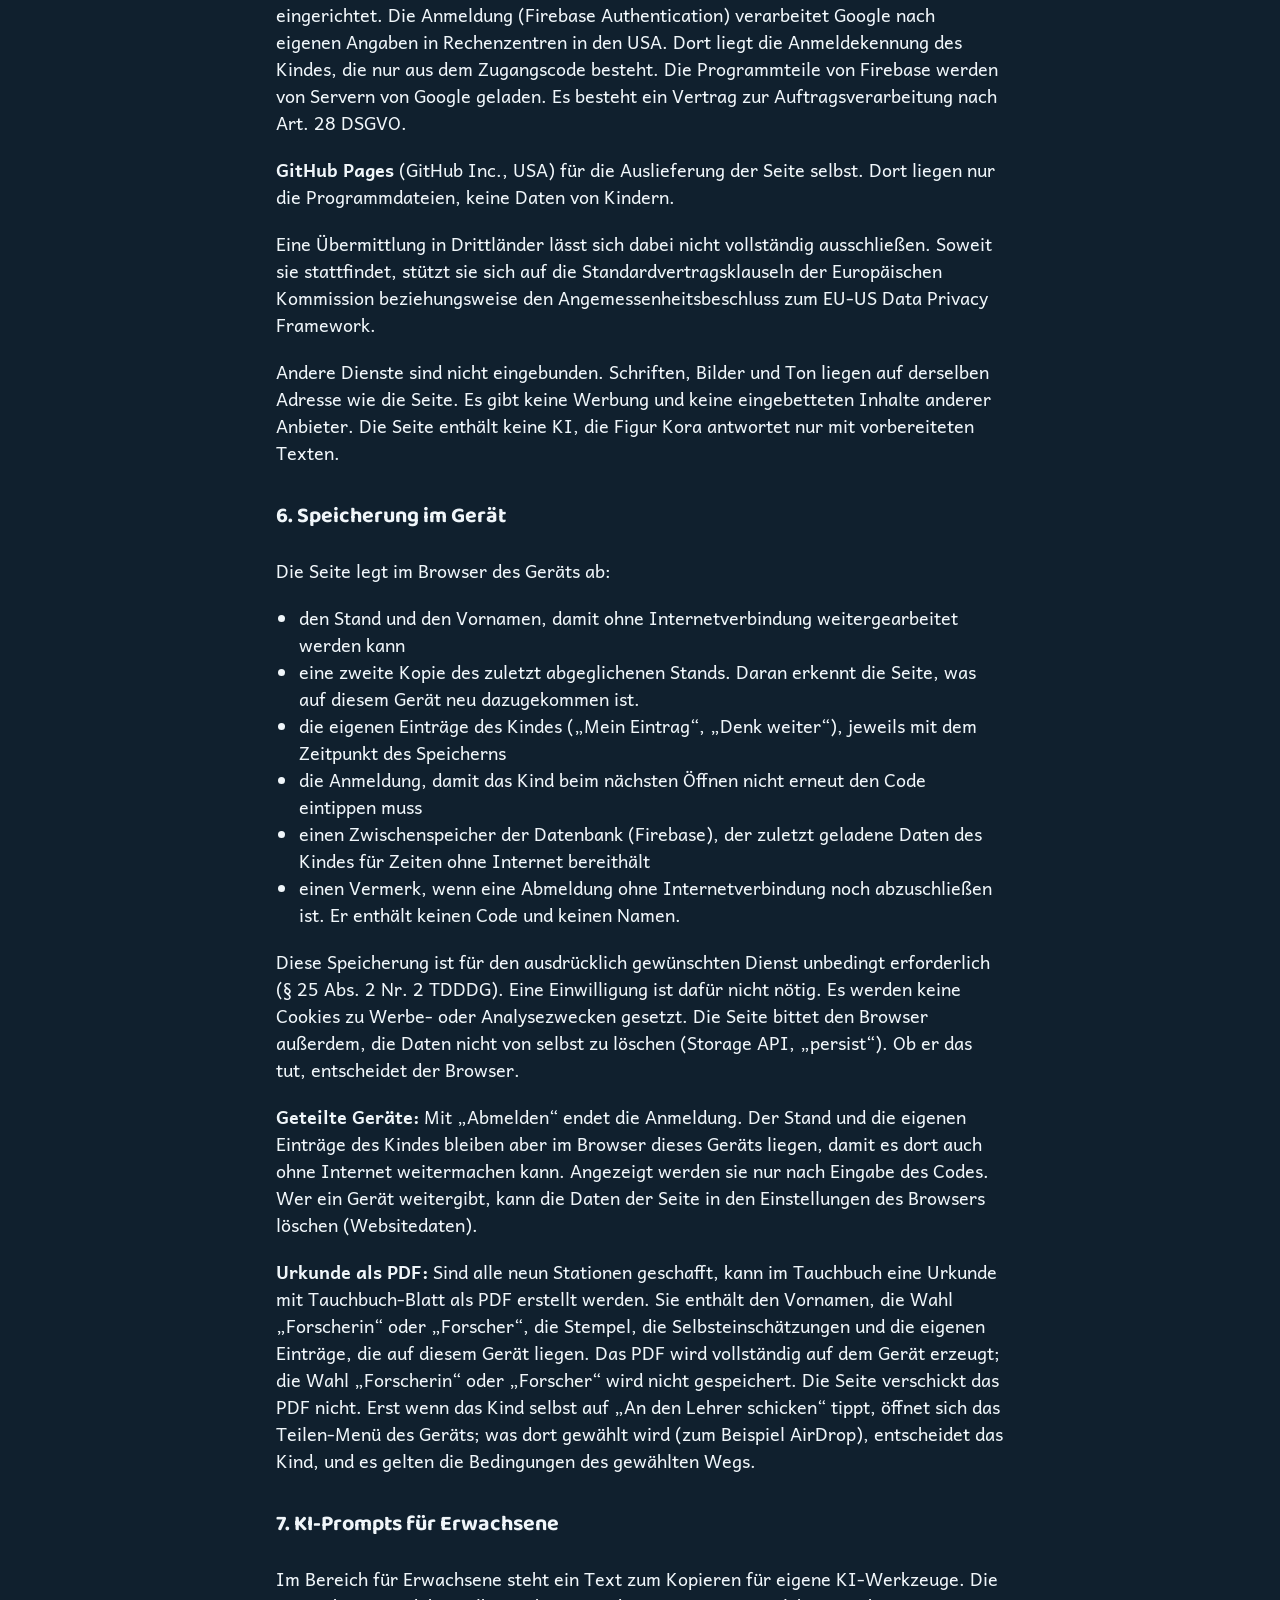
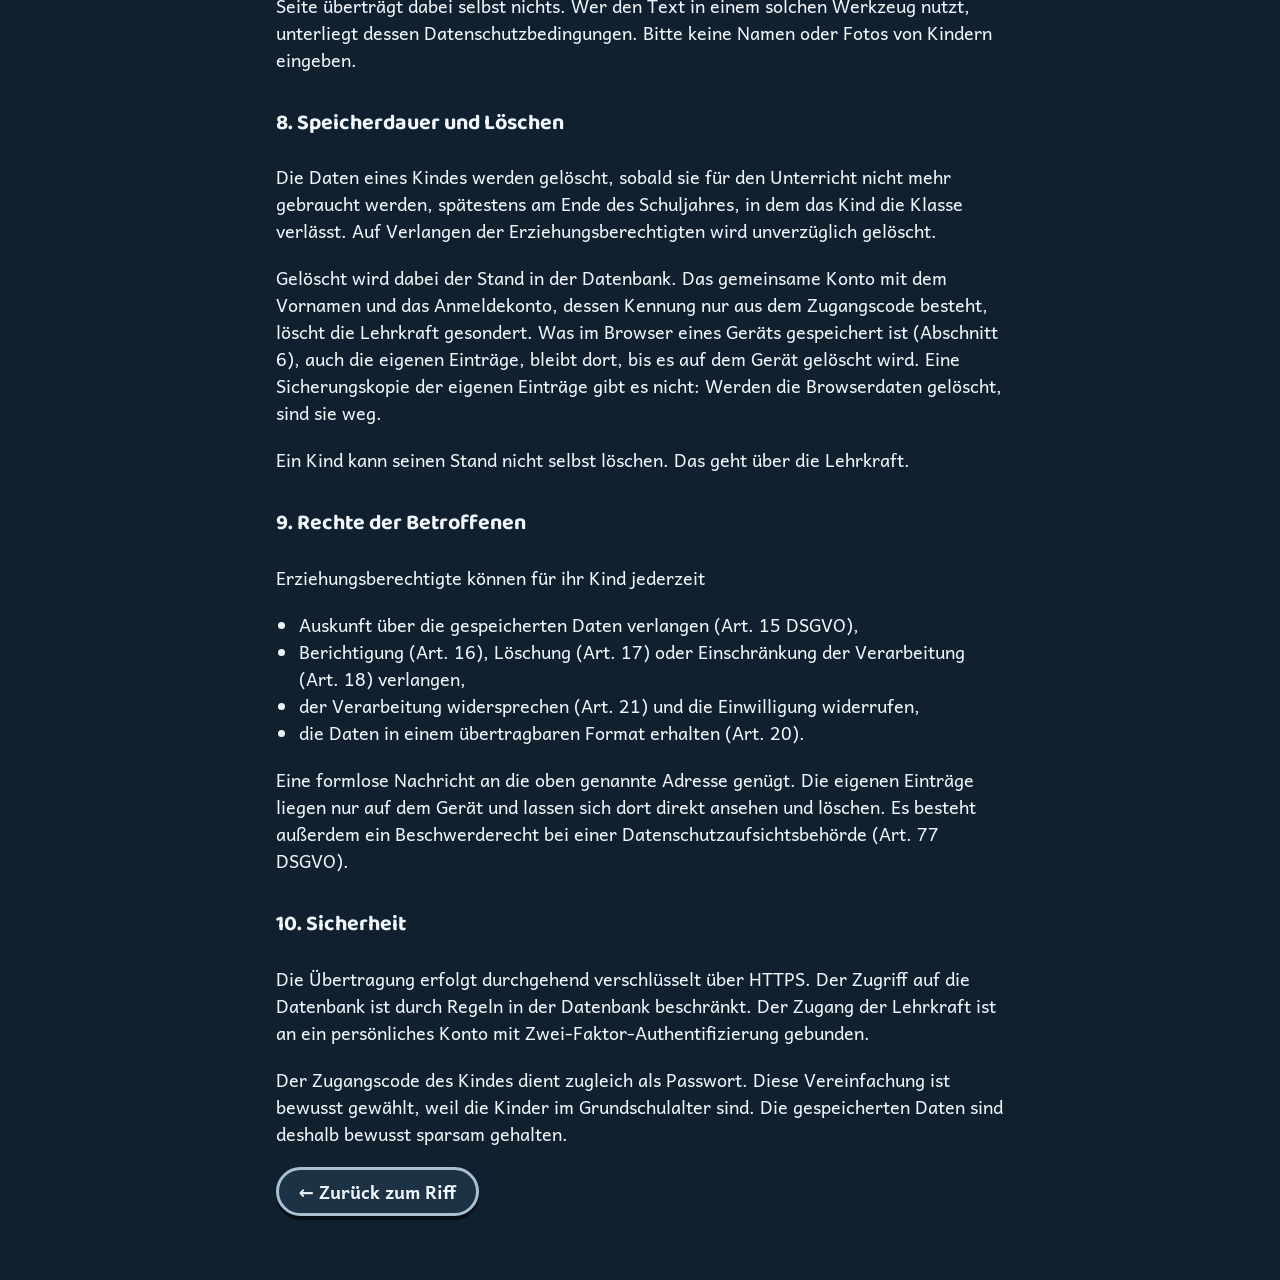
==== commit 18be8ec7: "Abmelden gilt auch, wenn Firebase nicht geladen wurde: Vermerk auf dem Gerät (v=39) Kam Firebase in " ====
--- a/datenschutz.html
+++ b/datenschutz.html
@@ -17,8 +17,8 @@
   <meta name="mobile-web-app-capable" content="yes">
   <meta name="apple-mobile-web-app-title" content="Korallenriff">
   <meta name="theme-color" content="#5AB2E8">
-<link rel="stylesheet" href="schriften/schriften.css?v=37">
-<link rel="stylesheet" href="css/riff.css?v=37">
+<link rel="stylesheet" href="schriften/schriften.css?v=39">
+<link rel="stylesheet" href="css/riff.css?v=39">
 </head>
 <body>
 <main class="seite rechtstext">
@@ -96,6 +96,7 @@
     <li>die eigenen Einträge des Kindes („Mein Eintrag“, „Denk weiter“), jeweils mit dem Zeitpunkt des Speicherns</li>
     <li>die Anmeldung, damit das Kind beim nächsten Öffnen nicht erneut den Code eintippen muss</li>
     <li>einen Zwischenspeicher der Datenbank (Firebase), der zuletzt geladene Daten des Kindes für Zeiten ohne Internet bereithält</li>
+    <li>einen Vermerk, wenn eine Abmeldung ohne Internetverbindung noch abzuschließen ist. Er enthält keinen Code und keinen Namen.</li>
   </ul>
   <p>Diese Speicherung ist für den ausdrücklich gewünschten Dienst unbedingt erforderlich (§ 25 Abs. 2 Nr. 2 TDDDG). Eine Einwilligung ist dafür nicht nötig. Es werden keine Cookies zu Werbe- oder Analysezwecken gesetzt. Die Seite bittet den Browser außerdem, die Daten nicht von selbst zu löschen (Storage API, „persist“). Ob er das tut, entscheidet der Browser.</p>
   <p><b>Geteilte Geräte:</b> Mit „Abmelden“ endet die Anmeldung. Der Stand und die eigenen Einträge des Kindes bleiben aber im Browser dieses Geräts liegen, damit es dort auch ohne Internet weitermachen kann. Angezeigt werden sie nur nach Eingabe des Codes. Wer ein Gerät weitergibt, kann die Daten der Seite in den Einstellungen des Browsers löschen (Websitedaten).</p>
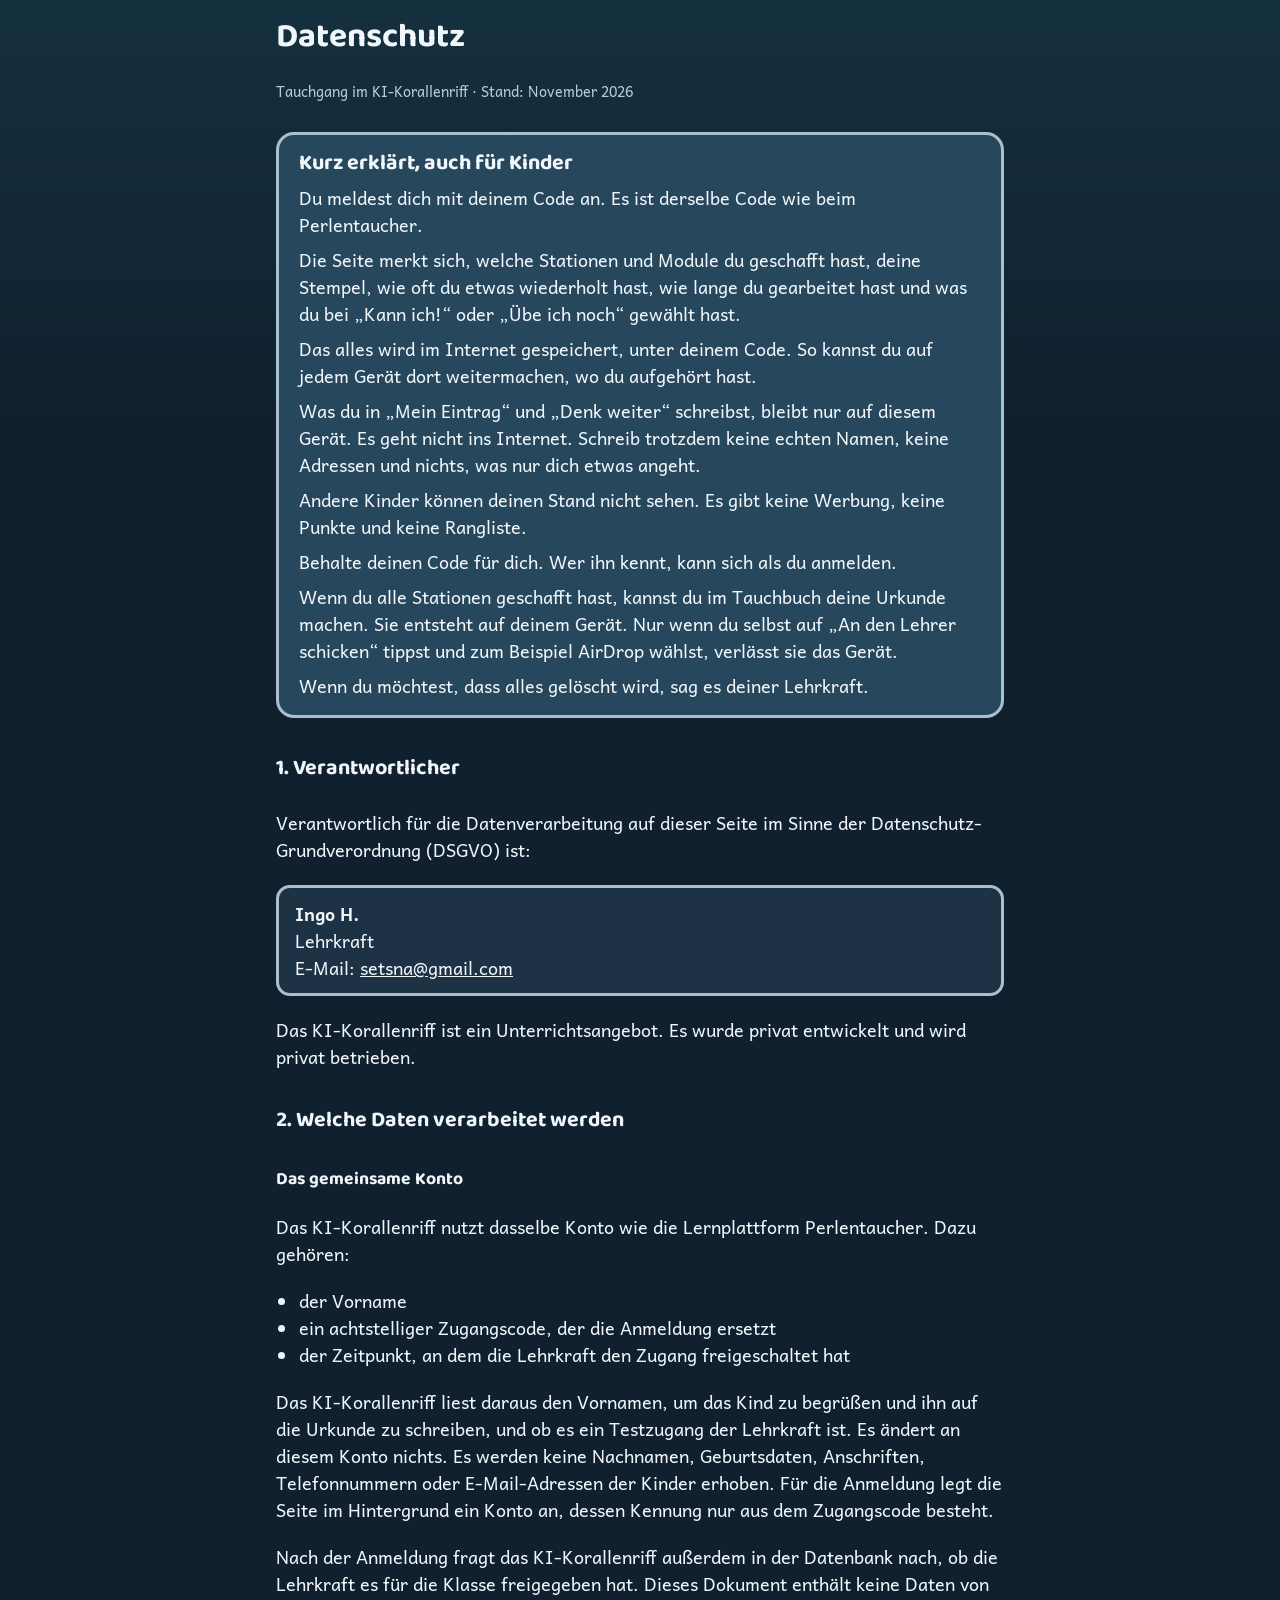
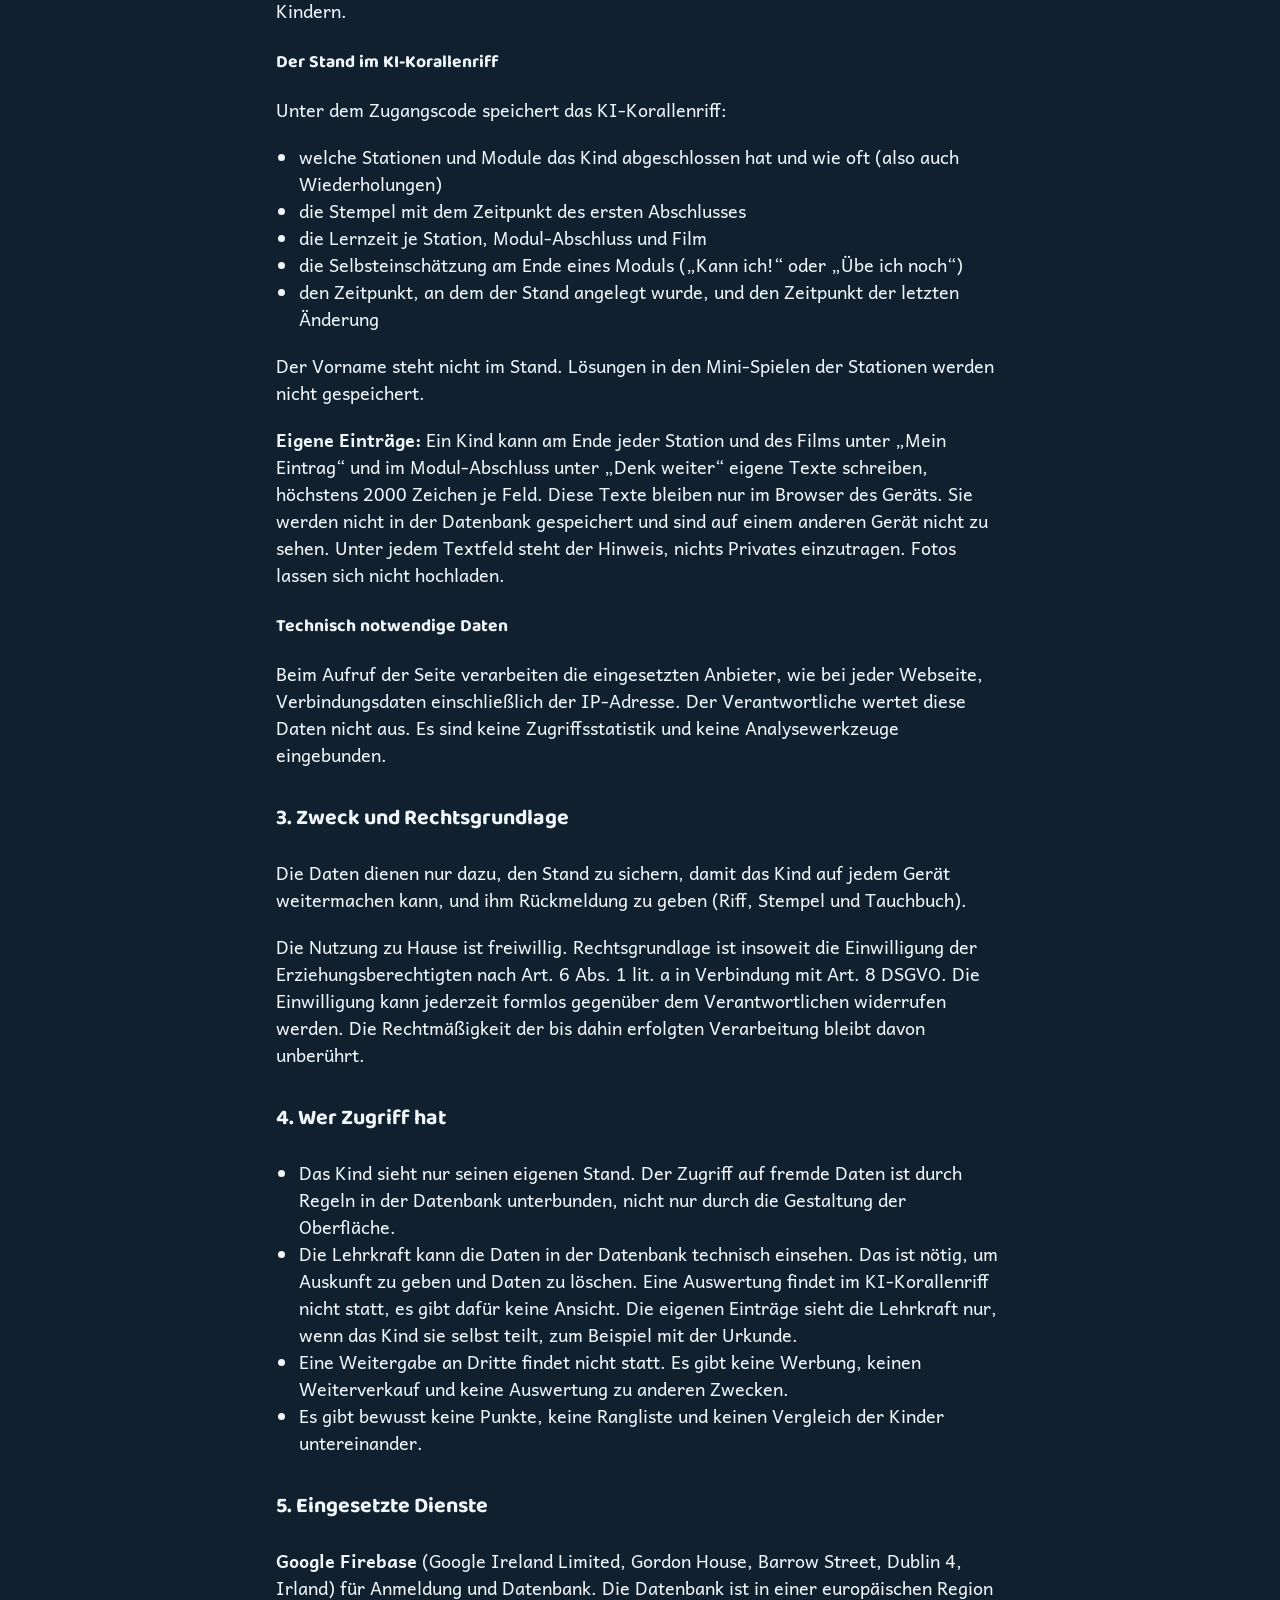
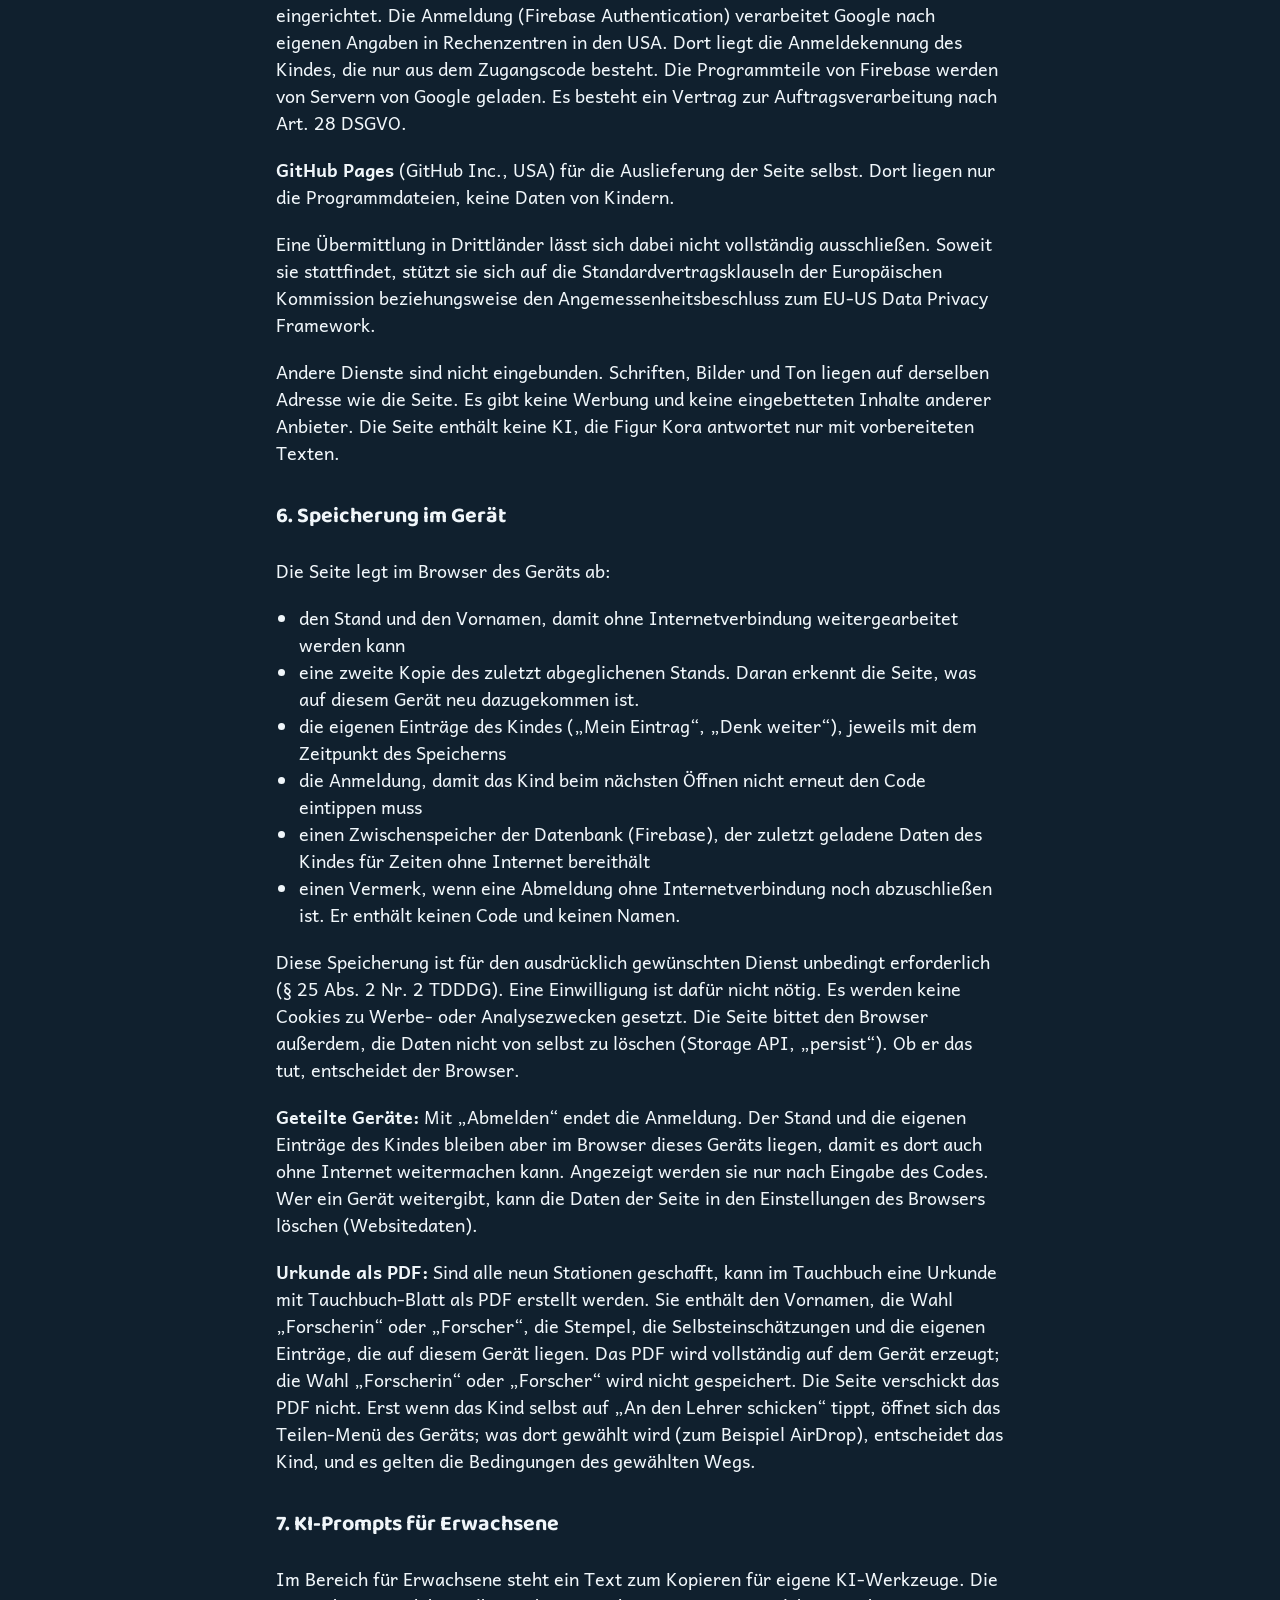
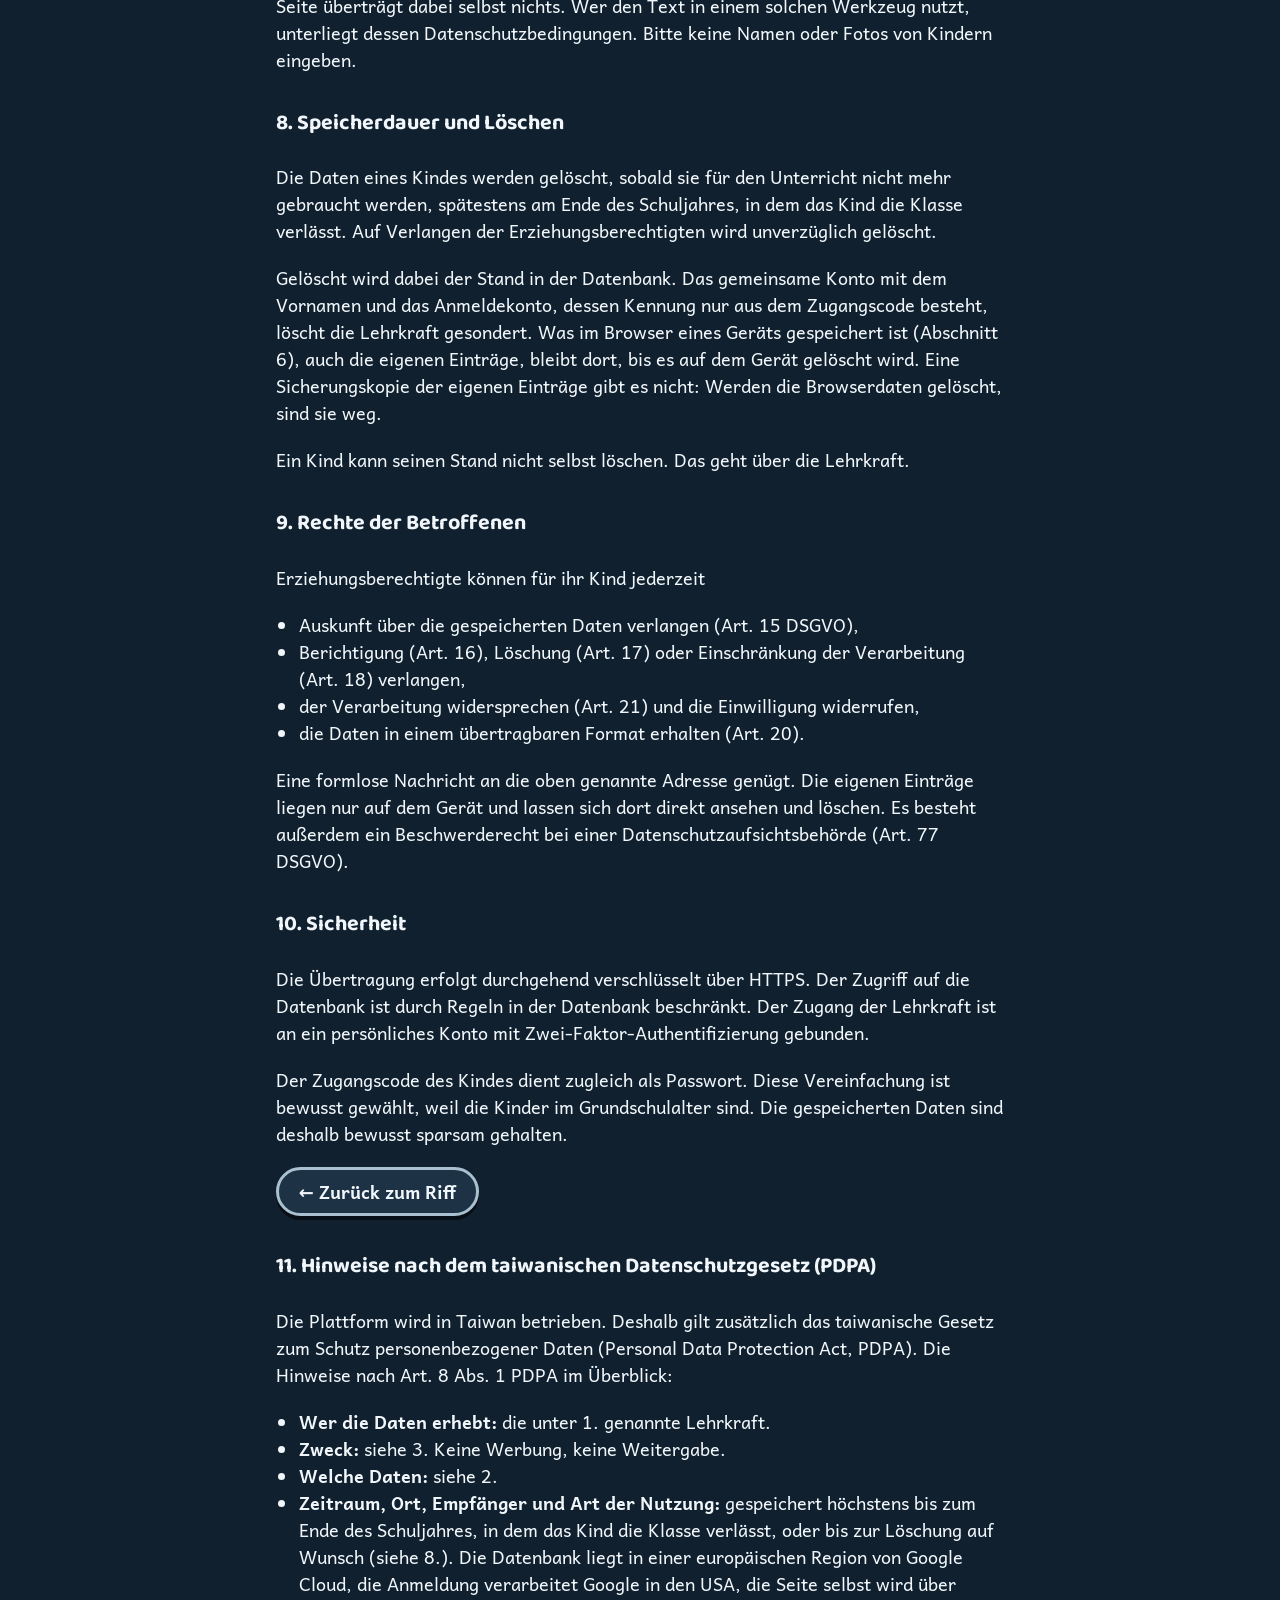
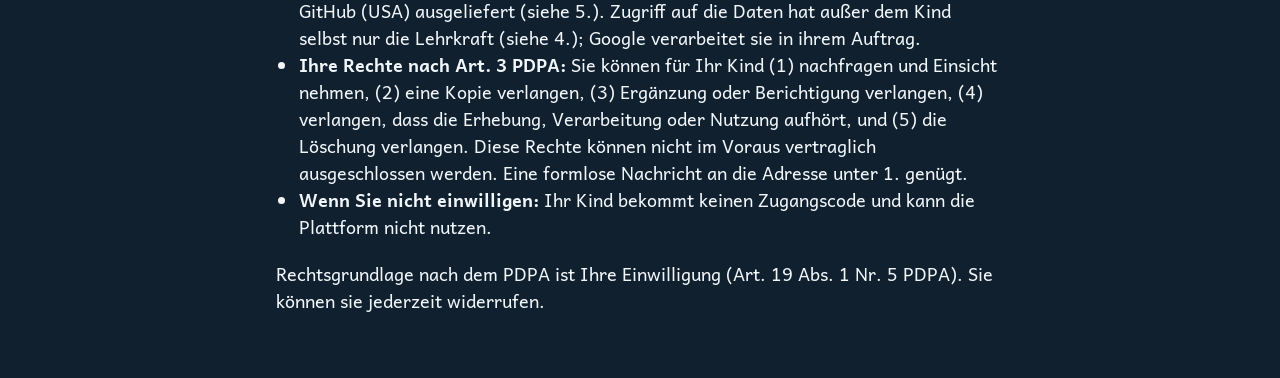
==== commit 1014fbdc: "Datenschutz: Hinweise nach dem taiwanischen Datenschutzgesetz (PDPA Art. 8, Rechte nach Art. 3) Co-A" ====
--- a/datenschutz.html
+++ b/datenschutz.html
@@ -125,6 +125,34 @@
   <p>Der Zugangscode des Kindes dient zugleich als Passwort. Diese Vereinfachung ist bewusst gewählt, weil die Kinder im Grundschulalter sind. Die gespeicherten Daten sind deshalb bewusst sparsam gehalten.</p>
 
   <p class="rechts-zurueck"><a class="knopf leise-knopf" href="index.html">← Zurück zum Riff</a></p>
+
+  <h2>11. Hinweise nach dem taiwanischen Datenschutzgesetz (PDPA)</h2>
+  <p>Die Plattform wird in Taiwan betrieben. Deshalb gilt zusätzlich das
+    taiwanische Gesetz zum Schutz personenbezogener Daten (Personal Data
+    Protection Act, PDPA). Die Hinweise nach Art. 8 Abs. 1 PDPA im Überblick:</p>
+  <ul>
+    <li><b>Wer die Daten erhebt:</b> die unter 1. genannte Lehrkraft.</li>
+    <li><b>Zweck:</b> siehe 3. Keine Werbung, keine Weitergabe.</li>
+    <li><b>Welche Daten:</b> siehe 2.</li>
+    <li><b>Zeitraum, Ort, Empfänger und Art der Nutzung:</b> gespeichert
+      höchstens bis zum Ende des Schuljahres, in dem das Kind die Klasse
+      verlässt, oder bis zur Löschung auf Wunsch (siehe 8.). Die Datenbank
+      liegt in einer europäischen Region von Google Cloud, die Anmeldung
+      verarbeitet Google in den USA, die Seite selbst wird über GitHub (USA)
+      ausgeliefert (siehe 5.). Zugriff auf die Daten hat außer dem Kind
+      selbst nur die Lehrkraft (siehe 4.); Google verarbeitet sie in ihrem Auftrag.</li>
+    <li><b>Ihre Rechte nach Art. 3 PDPA:</b> Sie können für Ihr Kind
+      (1) nachfragen und Einsicht nehmen, (2) eine Kopie verlangen,
+      (3) Ergänzung oder Berichtigung verlangen, (4) verlangen, dass die
+      Erhebung, Verarbeitung oder Nutzung aufhört, und (5) die Löschung
+      verlangen. Diese Rechte können nicht im Voraus vertraglich
+      ausgeschlossen werden. Eine formlose Nachricht an die Adresse unter 1.
+      genügt.</li>
+    <li><b>Wenn Sie nicht einwilligen:</b> Ihr Kind bekommt keinen
+      Zugangscode und kann die Plattform nicht nutzen.</li>
+  </ul>
+  <p>Rechtsgrundlage nach dem PDPA ist Ihre Einwilligung (Art. 19 Abs. 1
+    Nr. 5 PDPA). Sie können sie jederzeit widerrufen.</p>
 </main>
 </body>
 </html>
